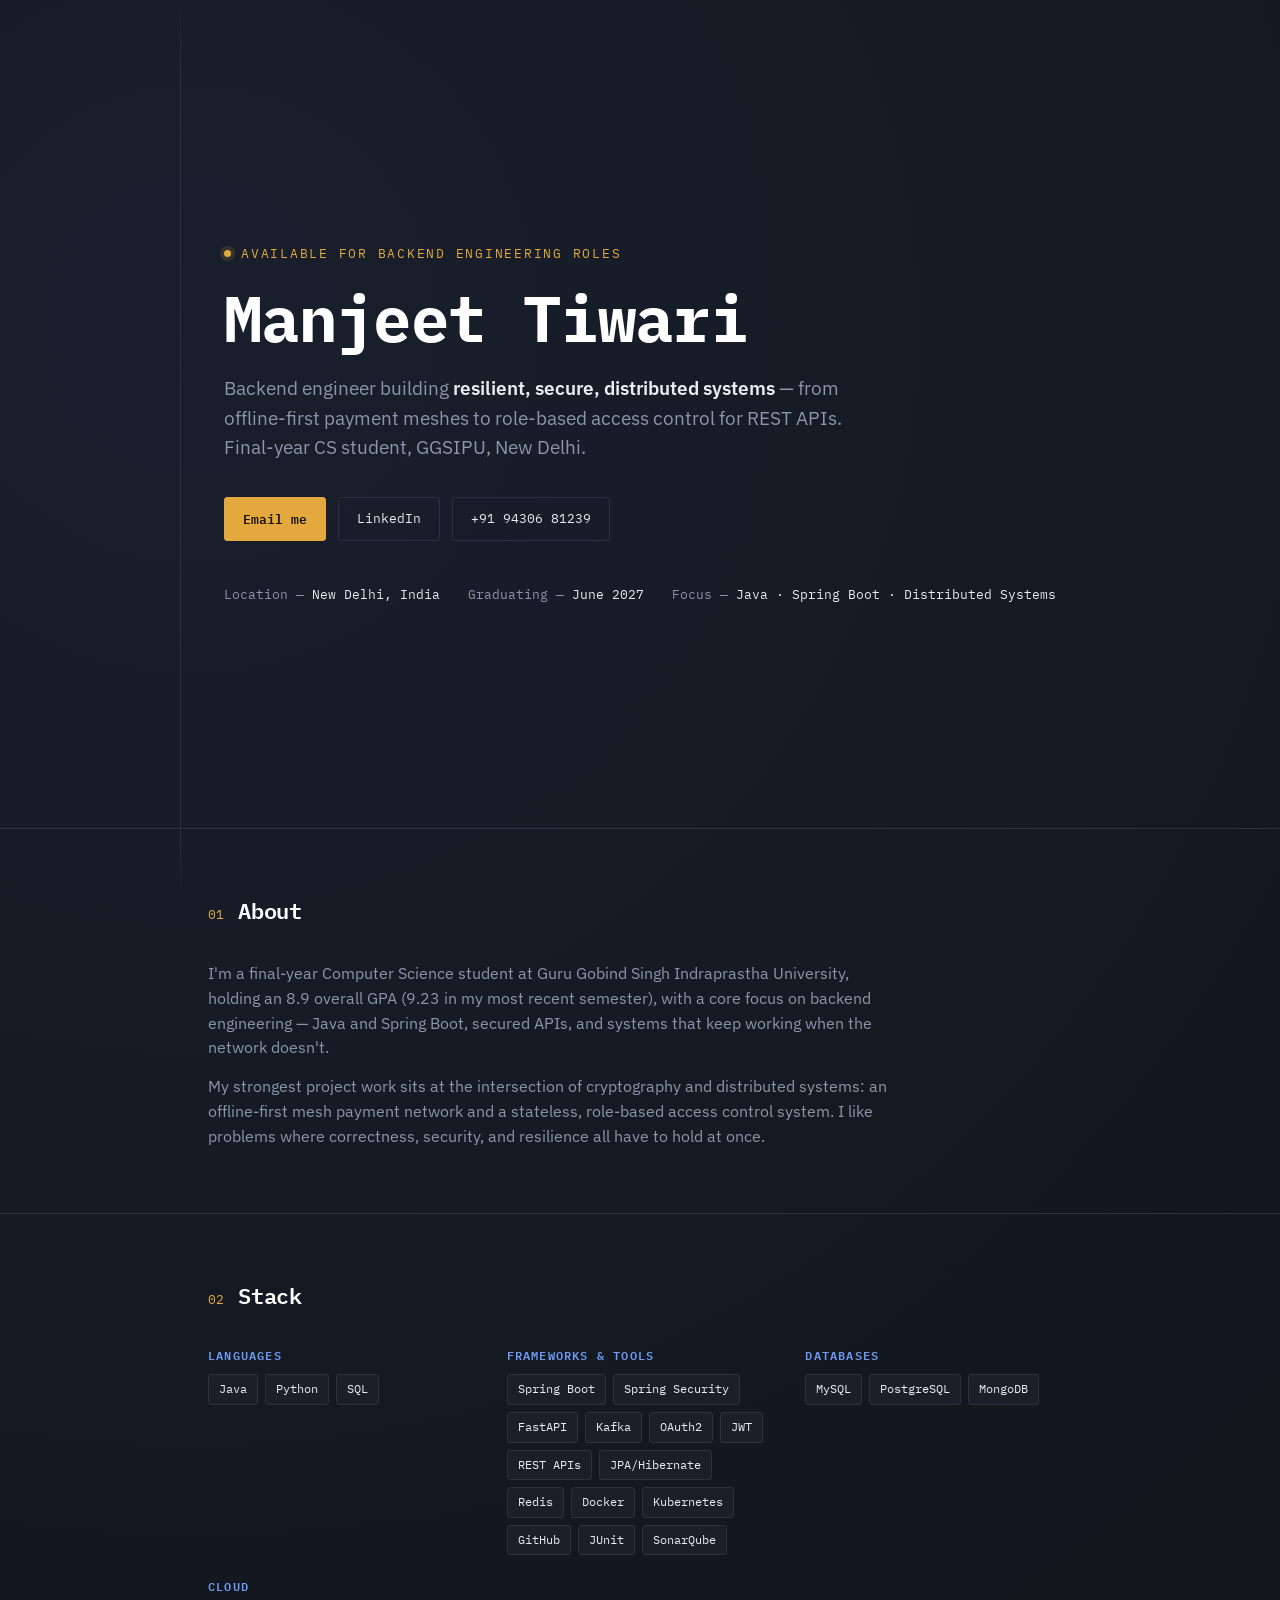
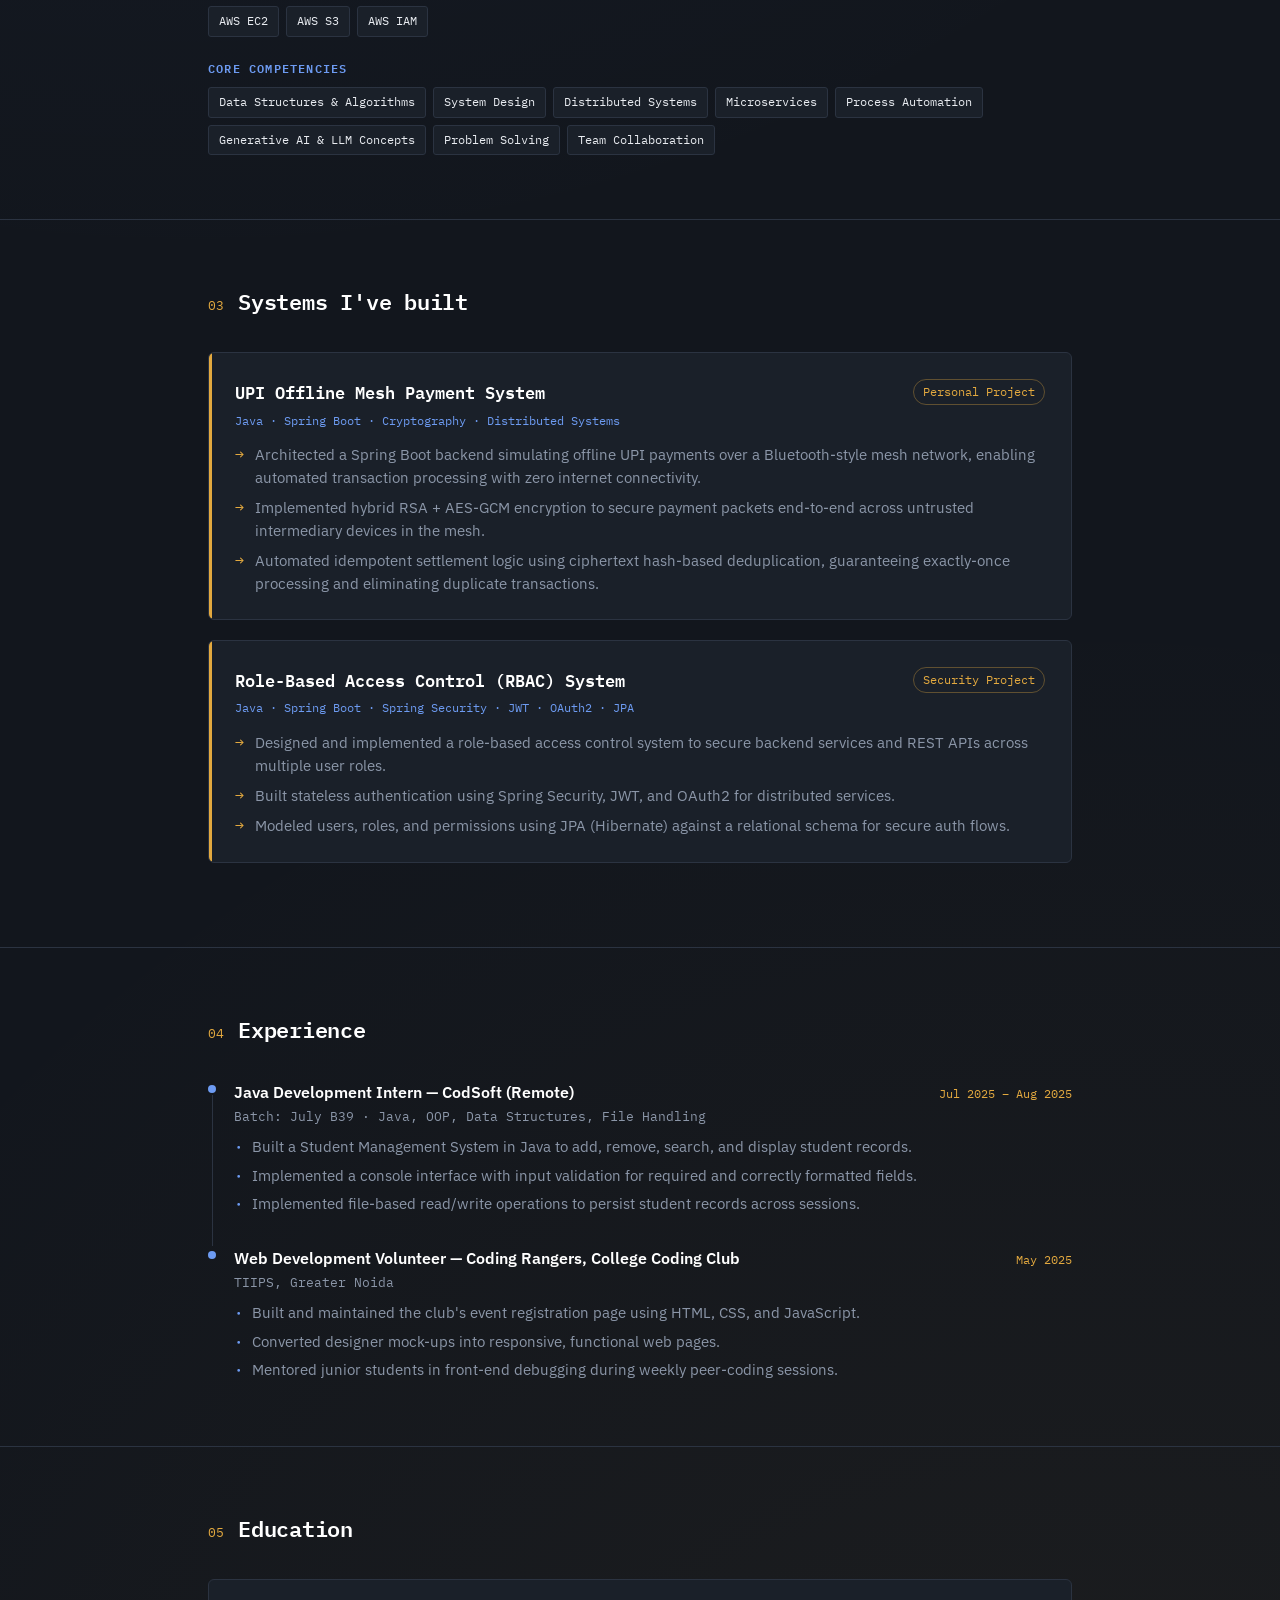
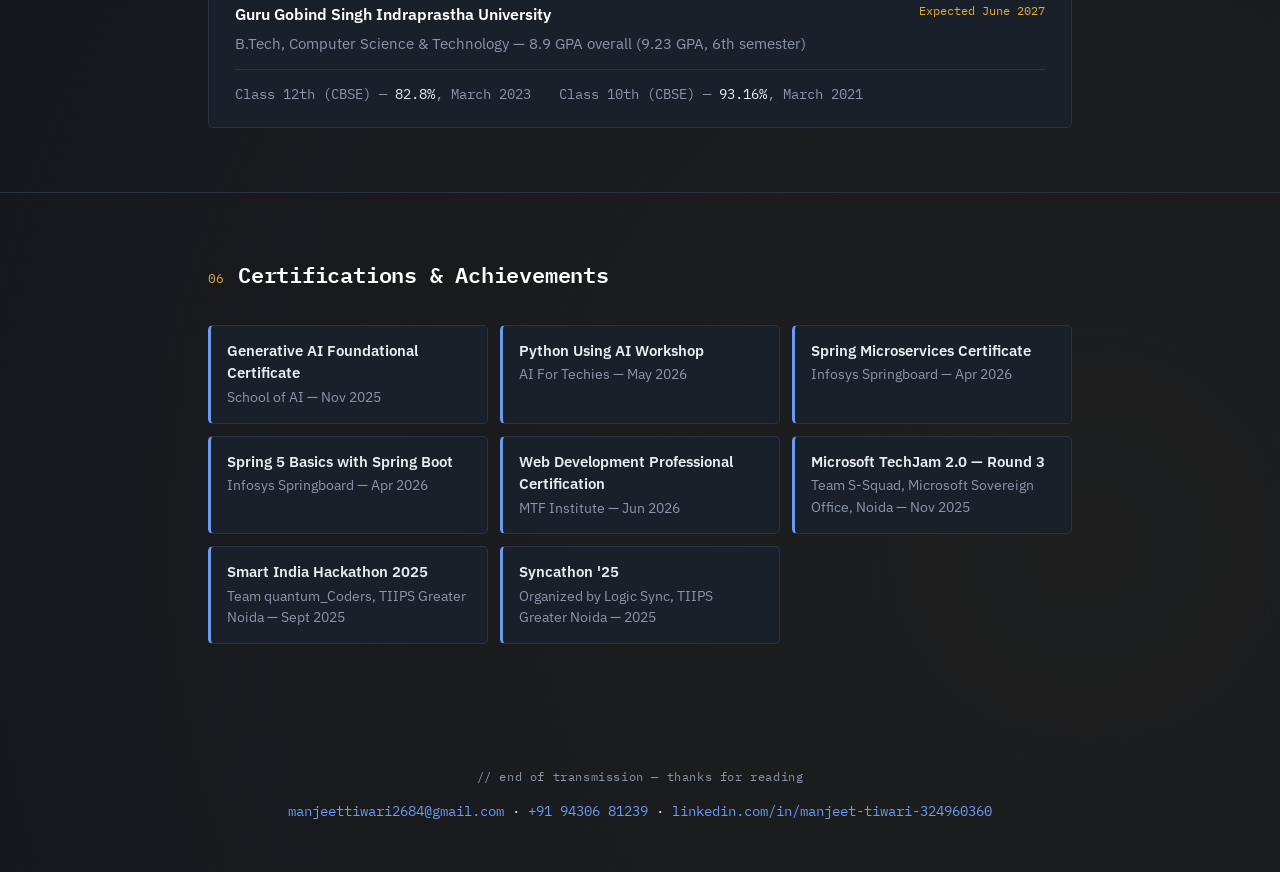
==== index.html @ e0ba1b87 "Create index.html" ====
<!DOCTYPE html>
<html lang="en">
<head>
<meta charset="UTF-8">
<meta name="viewport" content="width=device-width, initial-scale=1.0">
<title>Manjeet Tiwari — Backend Engineer</title>
<link rel="preconnect" href="https://fonts.googleapis.com">
<link rel="preconnect" href="https://fonts.gstatic.com" crossorigin>
<link href="https://fonts.googleapis.com/css2?family=IBM+Plex+Mono:wght@400;500;600;700&family=IBM+Plex+Sans:wght@400;500;600;700&display=swap" rel="stylesheet">
<style>
  :root{
    --bg: #12161d;
    --surface: #1a2029;
    --surface-2: #212836;
    --line: #2b3341;
    --text: #e9ecf1;
    --muted: #8b96a8;
    --amber: #e3a93f;
    --blue: #6d9bf2;
    --mono: 'IBM Plex Mono', monospace;
    --sans: 'IBM Plex Sans', sans-serif;
  }
  *{box-sizing:border-box; margin:0; padding:0;}
  html{scroll-behavior:smooth;}
  body{
    background:var(--bg);
    color:var(--text);
    font-family:var(--sans);
    line-height:1.55;
    -webkit-font-smoothing:antialiased;
    background-image:
      radial-gradient(circle at 15% 8%, rgba(109,155,242,0.07), transparent 40%),
      radial-gradient(circle at 85% 92%, rgba(227,169,63,0.06), transparent 40%);
  }
  a{color:inherit;}
  .wrap{max-width:920px; margin:0 auto; padding:0 28px;}
  .skip{position:absolute; left:-999px; top:0; background:var(--amber); color:#12161d; padding:10px 16px; font-family:var(--mono); z-index:100;}
  .skip:focus{left:12px; top:12px;}
  .rail{
    position:fixed; top:0; bottom:0; left:calc(50% - 460px);
    width:1px; background:linear-gradient(to bottom, transparent, var(--line) 8%, var(--line) 92%, transparent);
    display:none;
  }
  @media(min-width:1040px){ .rail{display:block;} }
  header.hero{
    min-height:92vh;
    display:flex; flex-direction:column; justify-content:center;
    position:relative;
    padding:80px 0 60px;
  }
  .eyebrow{
    font-family:var(--mono); font-size:12.5px; letter-spacing:.14em; text-transform:uppercase;
    color:var(--amber); display:flex; align-items:center; gap:10px; margin-bottom:22px;
  }
  .eyebrow .dot{width:7px; height:7px; border-radius:50%; background:var(--amber); box-shadow:0 0 0 4px rgba(227,169,63,.15);}
  h1.name{
    font-family:var(--mono); font-weight:700; letter-spacing:-.01em;
    font-size:clamp(38px, 6.4vw, 64px); line-height:1.05; color:#fff;
  }
  .tagline{
    margin-top:22px; max-width:640px; font-size:clamp(16px,2vw,19px); color:var(--muted); font-weight:400;
  }
  .tagline b{color:var(--text); font-weight:600;}
  .hero-links{margin-top:34px; display:flex; flex-wrap:wrap; gap:12px;}
  .btn{
    font-family:var(--mono); font-size:13px; padding:11px 18px; border-radius:3px;
    border:1px solid var(--line); color:var(--text); text-decoration:none;
    display:inline-flex; align-items:center; gap:8px; transition:border-color .18s, transform .18s, background .18s;
  }
  .btn:hover{border-color:var(--amber); transform:translateY(-1px);}
  .btn.primary{background:var(--amber); color:#181206; border-color:var(--amber); font-weight:600;}
  .btn.primary:hover{background:#f0b652;}
  .btn:focus-visible, a:focus-visible{outline:2px solid var(--blue); outline-offset:3px;}
  .meta-row{margin-top:44px; display:flex; gap:28px; flex-wrap:wrap; font-family:var(--mono); font-size:12.5px; color:var(--muted);}
  .meta-row span{color:var(--text);}
  section{padding:64px 0; position:relative; border-top:1px solid var(--line);}
  .sec-head{display:flex; align-items:baseline; gap:14px; margin-bottom:34px;}
  .sec-num{font-family:var(--mono); color:var(--amber); font-size:13px;}
  .sec-title{font-family:var(--mono); font-size:22px; font-weight:600; color:#fff; letter-spacing:-.01em;}
  .node{
    position:absolute; left:-5px; top:66px; width:9px; height:9px; border-radius:50%;
    background:var(--bg); border:2px solid var(--amber);
  }
  @media(min-width:1040px){
    section{margin-left:0;}
    .node{left:calc(-1 * (50% - 460px) - 5px + 460px * 0 - 0px);}
  }
  .about-text{max-width:680px; color:var(--muted); font-size:16px;}
  .about-text p + p{margin-top:14px;}
  .stack-grid{display:grid; grid-template-columns:repeat(auto-fit,minmax(230px,1fr)); gap:22px 32px;}
  .stack-group h4{
    font-family:var(--mono); font-size:12px; text-transform:uppercase; letter-spacing:.1em;
    color:var(--blue); margin-bottom:10px; font-weight:600;
  }
  .chip-row{display:flex; flex-wrap:wrap; gap:7px;}
  .chip{
    font-family:var(--mono); font-size:12px; padding:5px 10px; border:1px solid var(--line);
    border-radius:3px; color:var(--text); background:var(--surface);
  }
  .proj{
    background:var(--surface); border:1px solid var(--line); border-radius:6px;
    padding:26px 26px 24px; margin-bottom:20px; position:relative; overflow:hidden;
  }
  .proj::before{
    content:""; position:absolute; left:0; top:0; bottom:0; width:3px; background:var(--amber);
  }
  .proj-top{display:flex; justify-content:space-between; align-items:flex-start; gap:16px; flex-wrap:wrap;}
  .proj-title{font-family:var(--mono); font-size:17px; font-weight:600; color:#fff;}
  .proj-tag{font-family:var(--mono); font-size:11.5px; color:var(--amber); border:1px solid rgba(227,169,63,.35); padding:3px 9px; border-radius:20px; white-space:nowrap;}
  .proj-stack{font-family:var(--mono); font-size:12px; color:var(--blue); margin-top:6px;}
  .proj ul{margin-top:14px; padding-left:0; list-style:none;}
  .proj li{position:relative; padding-left:20px; color:var(--muted); font-size:14.5px; margin-top:8px;}
  .proj li::before{content:"→"; position:absolute; left:0; color:var(--amber); font-family:var(--mono);}
  .tl-item{padding-left:26px; position:relative; margin-bottom:30px;}
  .tl-item:last-child{margin-bottom:0;}
  .tl-item::before{content:""; position:absolute; left:0; top:5px; width:8px; height:8px; border-radius:50%; background:var(--blue);}
  .tl-item::after{content:""; position:absolute; left:3.5px; top:15px; bottom:-30px; width:1px; background:var(--line);}
  .tl-item:last-child::after{display:none;}
  .tl-top{display:flex; justify-content:space-between; flex-wrap:wrap; gap:8px; align-items:baseline;}
  .tl-role{font-weight:600; color:#fff; font-size:15.5px;}
  .tl-date{font-family:var(--mono); font-size:12px; color:var(--amber);}
  .tl-sub{font-family:var(--mono); font-size:12.5px; color:var(--muted); margin-top:3px;}
  .tl-item ul{margin-top:10px; padding-left:0; list-style:none;}
  .tl-item li{position:relative; padding-left:18px; color:var(--muted); font-size:14.5px; margin-top:6px;}
  .tl-item li::before{content:"·"; position:absolute; left:2px; color:var(--blue); font-weight:700;}
  .cert-grid{display:grid; grid-template-columns:repeat(auto-fit,minmax(280px,1fr)); gap:12px;}
  .cert{
    font-size:14px; color:var(--muted); padding:14px 16px; background:var(--surface);
    border:1px solid var(--line); border-radius:5px; border-left:3px solid var(--blue);
  }
  .cert b{color:var(--text); font-weight:600; display:block; margin-bottom:2px; font-size:14.5px;}
  .edu-card{background:var(--surface); border:1px solid var(--line); border-radius:6px; padding:22px 26px;}
  .edu-top{display:flex; justify-content:space-between; flex-wrap:wrap; gap:8px;}
  .edu-name{font-weight:600; color:#fff; font-size:16px;}
  .edu-date{font-family:var(--mono); font-size:12px; color:var(--amber);}
  .edu-sub{color:var(--muted); font-size:14.5px; margin-top:6px;}
  .edu-rows{margin-top:14px; padding-top:14px; border-top:1px solid var(--line); font-size:13.5px; color:var(--muted); display:flex; gap:28px; flex-wrap:wrap; font-family:var(--mono);}
  .edu-rows span{color:var(--text);}
  footer{padding:60px 0 50px; text-align:center;}
  footer .sig{font-family:var(--mono); font-size:12px; color:var(--muted); letter-spacing:.05em;}
  footer .contact-line{margin-top:14px; font-family:var(--mono); font-size:14px; color:var(--text);}
  footer .contact-line a{color:var(--blue); text-decoration:none;}
  footer .contact-line a:hover{text-decoration:underline;}
  ::selection{background:var(--amber); color:#181206;}
  @media (prefers-reduced-motion: reduce){
    html{scroll-behavior:auto;}
    *{transition:none !important;}
  }
  .reveal{opacity:0; transform:translateY(14px); transition:opacity .5s ease, transform .5s ease;}
  .reveal.in{opacity:1; transform:none;}
</style>
</head>
<body>
<a href="#main" class="skip">Skip to content</a>
<div class="rail" aria-hidden="true"></div>

<header class="hero">
  <div class="wrap">
    <div class="eyebrow"><span class="dot"></span>Available for backend engineering roles</div>
    <h1 class="name">Manjeet&nbsp;Tiwari</h1>
    <p class="tagline">Backend engineer building <b>resilient, secure, distributed systems</b> — from offline-first payment meshes to role-based access control for REST APIs. Final-year CS student, GGSIPU, New Delhi.</p>
    <div class="hero-links">
      <a class="btn primary" href="mailto:manjeettiwari2684@gmail.com">Email me</a>
      <a class="btn" href="https://linkedin.com/in/manjeet-tiwari-324960360" target="_blank" rel="noopener">LinkedIn</a>
      <a class="btn" href="tel:+919430681239">+91&nbsp;94306&nbsp;81239</a>
    </div>
    <div class="meta-row">
      <div>Location — <span>New Delhi, India</span></div>
      <div>Graduating — <span>June 2027</span></div>
      <div>Focus — <span>Java · Spring Boot · Distributed Systems</span></div>
    </div>
  </div>
</header>

<main id="main">

  <section id="about" class="reveal">
    <div class="wrap">
      <div class="node"></div>
      <div class="sec-head"><span class="sec-num">01</span><span class="sec-title">About</span></div>
      <div class="about-text">
        <p>I'm a final-year Computer Science student at Guru Gobind Singh Indraprastha University, holding an 8.9 overall GPA (9.23 in my most recent semester), with a core focus on backend engineering — Java and Spring Boot, secured APIs, and systems that keep working when the network doesn't.</p>
        <p>My strongest project work sits at the intersection of cryptography and distributed systems: an offline-first mesh payment network and a stateless, role-based access control system. I like problems where correctness, security, and resilience all have to hold at once.</p>
      </div>
    </div>
  </section>

  <section id="stack" class="reveal">
    <div class="wrap">
      <div class="node"></div>
      <div class="sec-head"><span class="sec-num">02</span><span class="sec-title">Stack</span></div>
      <div class="stack-grid">
        <div class="stack-group">
          <h4>Languages</h4>
          <div class="chip-row">
            <span class="chip">Java</span><span class="chip">Python</span><span class="chip">SQL</span>
          </div>
        </div>
        <div class="stack-group">
          <h4>Frameworks &amp; Tools</h4>
          <div class="chip-row">
            <span class="chip">Spring Boot</span><span class="chip">Spring Security</span><span class="chip">FastAPI</span>
            <span class="chip">Kafka</span><span class="chip">OAuth2</span><span class="chip">JWT</span>
            <span class="chip">REST APIs</span><span class="chip">JPA/Hibernate</span><span class="chip">Redis</span>
            <span class="chip">Docker</span><span class="chip">Kubernetes</span><span class="chip">GitHub</span>
            <span class="chip">JUnit</span><span class="chip">SonarQube</span>
          </div>
        </div>
        <div class="stack-group">
          <h4>Databases</h4>
          <div class="chip-row">
            <span class="chip">MySQL</span><span class="chip">PostgreSQL</span><span class="chip">MongoDB</span>
          </div>
        </div>
        <div class="stack-group">
          <h4>Cloud</h4>
          <div class="chip-row">
            <span class="chip">AWS EC2</span><span class="chip">AWS S3</span><span class="chip">AWS IAM</span>
          </div>
        </div>
        <div class="stack-group" style="grid-column:1/-1">
          <h4>Core Competencies</h4>
          <div class="chip-row">
            <span class="chip">Data Structures & Algorithms</span><span class="chip">System Design</span>
            <span class="chip">Distributed Systems</span><span class="chip">Microservices</span>
            <span class="chip">Process Automation</span><span class="chip">Generative AI & LLM Concepts</span>
            <span class="chip">Problem Solving</span><span class="chip">Team Collaboration</span>
          </div>
        </div>
      </div>
    </div>
  </section>

  <section id="projects" class="reveal">
    <div class="wrap">
      <div class="node"></div>
      <div class="sec-head"><span class="sec-num">03</span><span class="sec-title">Systems I've built</span></div>

      <div class="proj">
        <div class="proj-top">
          <div class="proj-title">UPI Offline Mesh Payment System</div>
          <div class="proj-tag">Personal Project</div>
        </div>
        <div class="proj-stack">Java · Spring Boot · Cryptography · Distributed Systems</div>
        <ul>
          <li>Architected a Spring Boot backend simulating offline UPI payments over a Bluetooth-style mesh network, enabling automated transaction processing with zero internet connectivity.</li>
          <li>Implemented hybrid RSA + AES-GCM encryption to secure payment packets end-to-end across untrusted intermediary devices in the mesh.</li>
          <li>Automated idempotent settlement logic using ciphertext hash-based deduplication, guaranteeing exactly-once processing and eliminating duplicate transactions.</li>
        </ul>
      </div>

      <div class="proj">
        <div class="proj-top">
          <div class="proj-title">Role-Based Access Control (RBAC) System</div>
          <div class="proj-tag">Security Project</div>
        </div>
        <div class="proj-stack">Java · Spring Boot · Spring Security · JWT · OAuth2 · JPA</div>
        <ul>
          <li>Designed and implemented a role-based access control system to secure backend services and REST APIs across multiple user roles.</li>
          <li>Built stateless authentication using Spring Security, JWT, and OAuth2 for distributed services.</li>
          <li>Modeled users, roles, and permissions using JPA (Hibernate) against a relational schema for secure auth flows.</li>
        </ul>
      </div>
    </div>
  </section>

  <section id="experience" class="reveal">
    <div class="wrap">
      <div class="node"></div>
      <div class="sec-head"><span class="sec-num">04</span><span class="sec-title">Experience</span></div>

      <div class="tl-item">
        <div class="tl-top">
          <span class="tl-role">Java Development Intern — CodSoft (Remote)</span>
          <span class="tl-date">Jul 2025 – Aug 2025</span>
        </div>
        <div class="tl-sub">Batch: July B39 · Java, OOP, Data Structures, File Handling</div>
        <ul>
          <li>Built a Student Management System in Java to add, remove, search, and display student records.</li>
          <li>Implemented a console interface with input validation for required and correctly formatted fields.</li>
          <li>Implemented file-based read/write operations to persist student records across sessions.</li>
        </ul>
      </div>

      <div class="tl-item">
        <div class="tl-top">
          <span class="tl-role">Web Development Volunteer — Coding Rangers, College Coding Club</span>
          <span class="tl-date">May 2025</span>
        </div>
        <div class="tl-sub">TIIPS, Greater Noida</div>
        <ul>
          <li>Built and maintained the club's event registration page using HTML, CSS, and JavaScript.</li>
          <li>Converted designer mock-ups into responsive, functional web pages.</li>
          <li>Mentored junior students in front-end debugging during weekly peer-coding sessions.</li>
        </ul>
      </div>
    </div>
  </section>

  <section id="education" class="reveal">
    <div class="wrap">
      <div class="node"></div>
      <div class="sec-head"><span class="sec-num">05</span><span class="sec-title">Education</span></div>
      <div class="edu-card">
        <div class="edu-top">
          <span class="edu-name">Guru Gobind Singh Indraprastha University</span>
          <span class="edu-date">Expected June 2027</span>
        </div>
        <div class="edu-sub">B.Tech, Computer Science &amp; Technology — 8.9 GPA overall (9.23 GPA, 6th semester)</div>
        <div class="edu-rows">
          <div>Class 12th (CBSE) — <span>82.8%</span>, March 2023</div>
          <div>Class 10th (CBSE) — <span>93.16%</span>, March 2021</div>
        </div>
      </div>
    </div>
  </section>

  <section id="certifications" class="reveal">
    <div class="wrap">
      <div class="node"></div>
      <div class="sec-head"><span class="sec-num">06</span><span class="sec-title">Certifications &amp; Achievements</span></div>
      <div class="cert-grid">
        <div class="cert"><b>Generative AI Foundational Certificate</b>School of AI — Nov 2025</div>
        <div class="cert"><b>Python Using AI Workshop</b>AI For Techies — May 2026</div>
        <div class="cert"><b>Spring Microservices Certificate</b>Infosys Springboard — Apr 2026</div>
        <div class="cert"><b>Spring 5 Basics with Spring Boot</b>Infosys Springboard — Apr 2026</div>
        <div class="cert"><b>Web Development Professional Certification</b>MTF Institute — Jun 2026</div>
        <div class="cert"><b>Microsoft TechJam 2.0 — Round 3</b>Team S-Squad, Microsoft Sovereign Office, Noida — Nov 2025</div>
        <div class="cert"><b>Smart India Hackathon 2025</b>Team quantum_Coders, TIIPS Greater Noida — Sept 2025</div>
        <div class="cert"><b>Syncathon '25</b>Organized by Logic Sync, TIIPS Greater Noida — 2025</div>
      </div>
    </div>
  </section>

</main>

<footer>
  <div class="wrap">
    <div class="sig">// end of transmission — thanks for reading</div>
    <div class="contact-line">
      <a href="mailto:manjeettiwari2684@gmail.com">manjeettiwari2684@gmail.com</a> ·
      <a href="tel:+919430681239">+91&nbsp;94306&nbsp;81239</a> ·
      <a href="https://linkedin.com/in/manjeet-tiwari-324960360" target="_blank" rel="noopener">linkedin.com/in/manjeet-tiwari-324960360</a>
    </div>
  </div>
</footer>

<script>
  const items = document.querySelectorAll('.reveal');
  if('IntersectionObserver' in window){
    const io = new IntersectionObserver((entries)=>{
      entries.forEach(e=>{ if(e.isIntersecting){ e.target.classList.add('in'); io.unobserve(e.target); } });
    }, {threshold:0.12});
    items.forEach(i=>io.observe(i));
  } else {
    items.forEach(i=>i.classList.add('in'));
  }
</script>
</body>
</html>
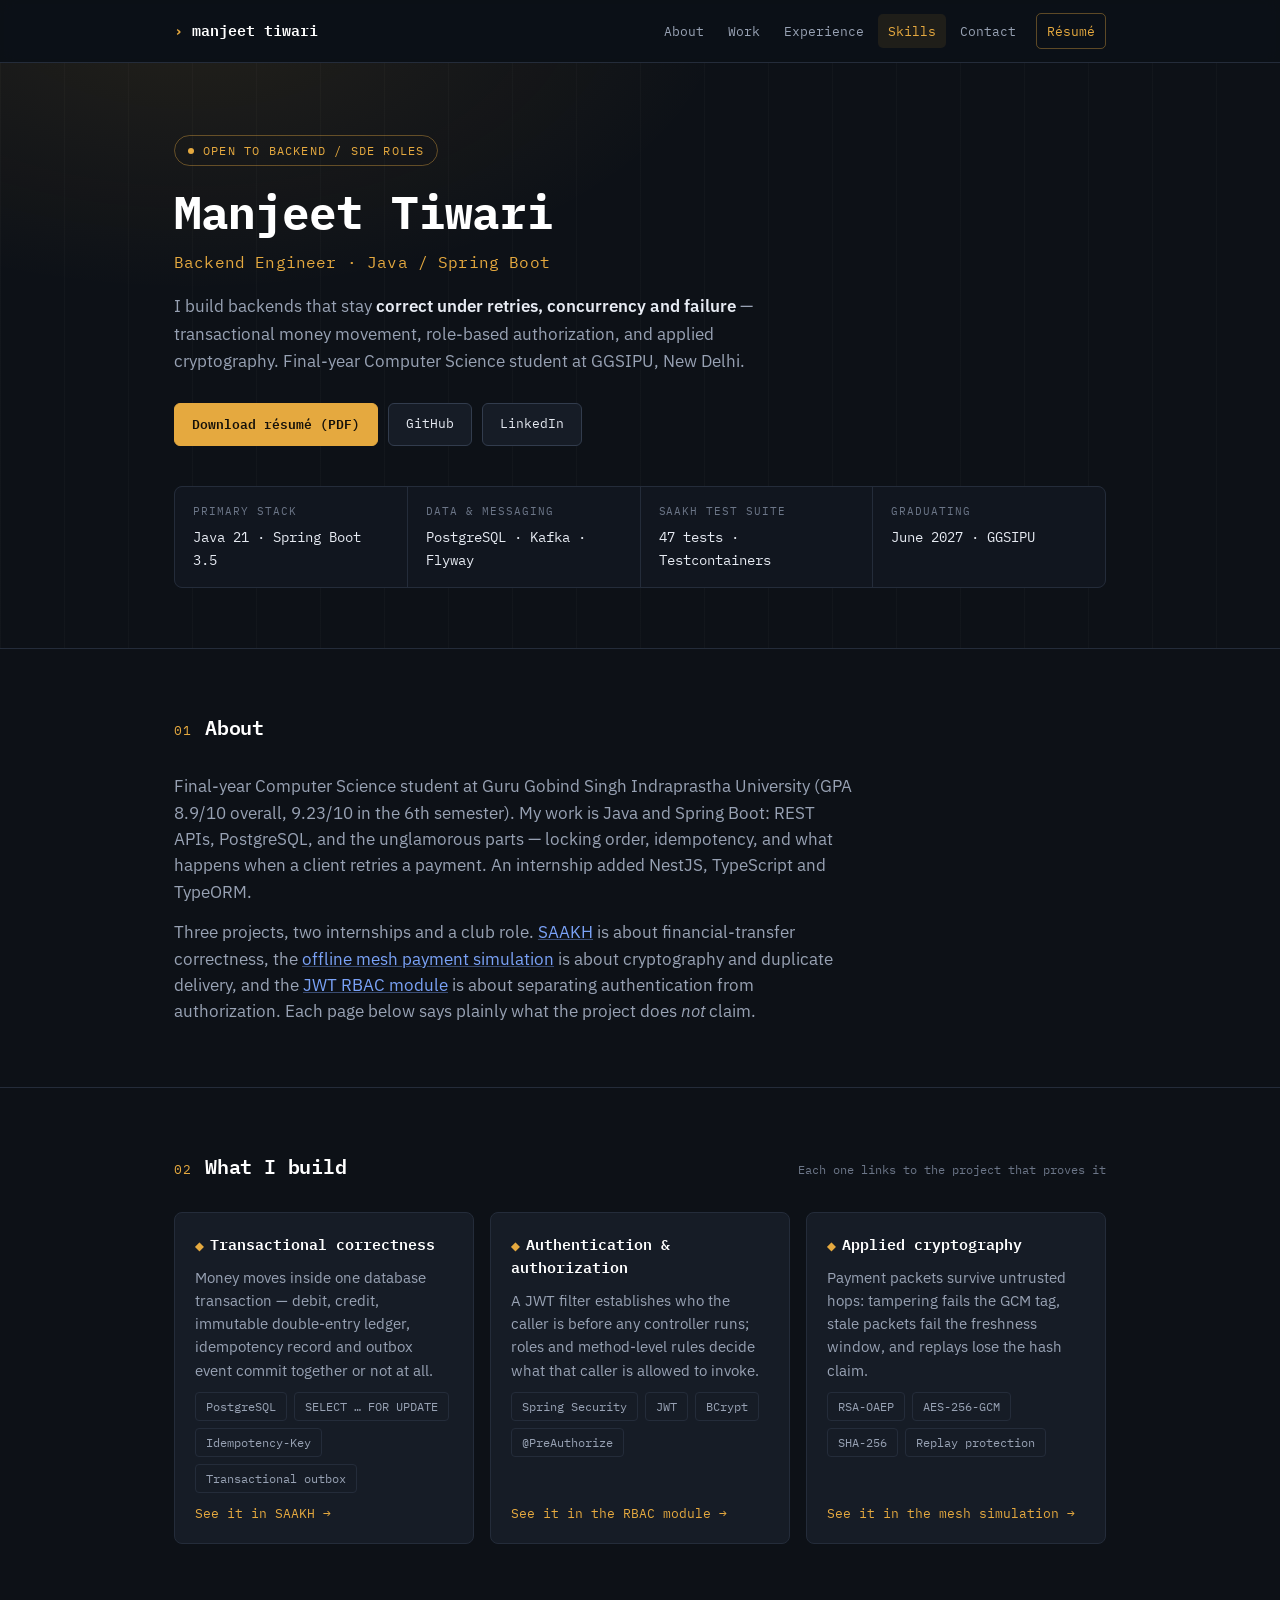
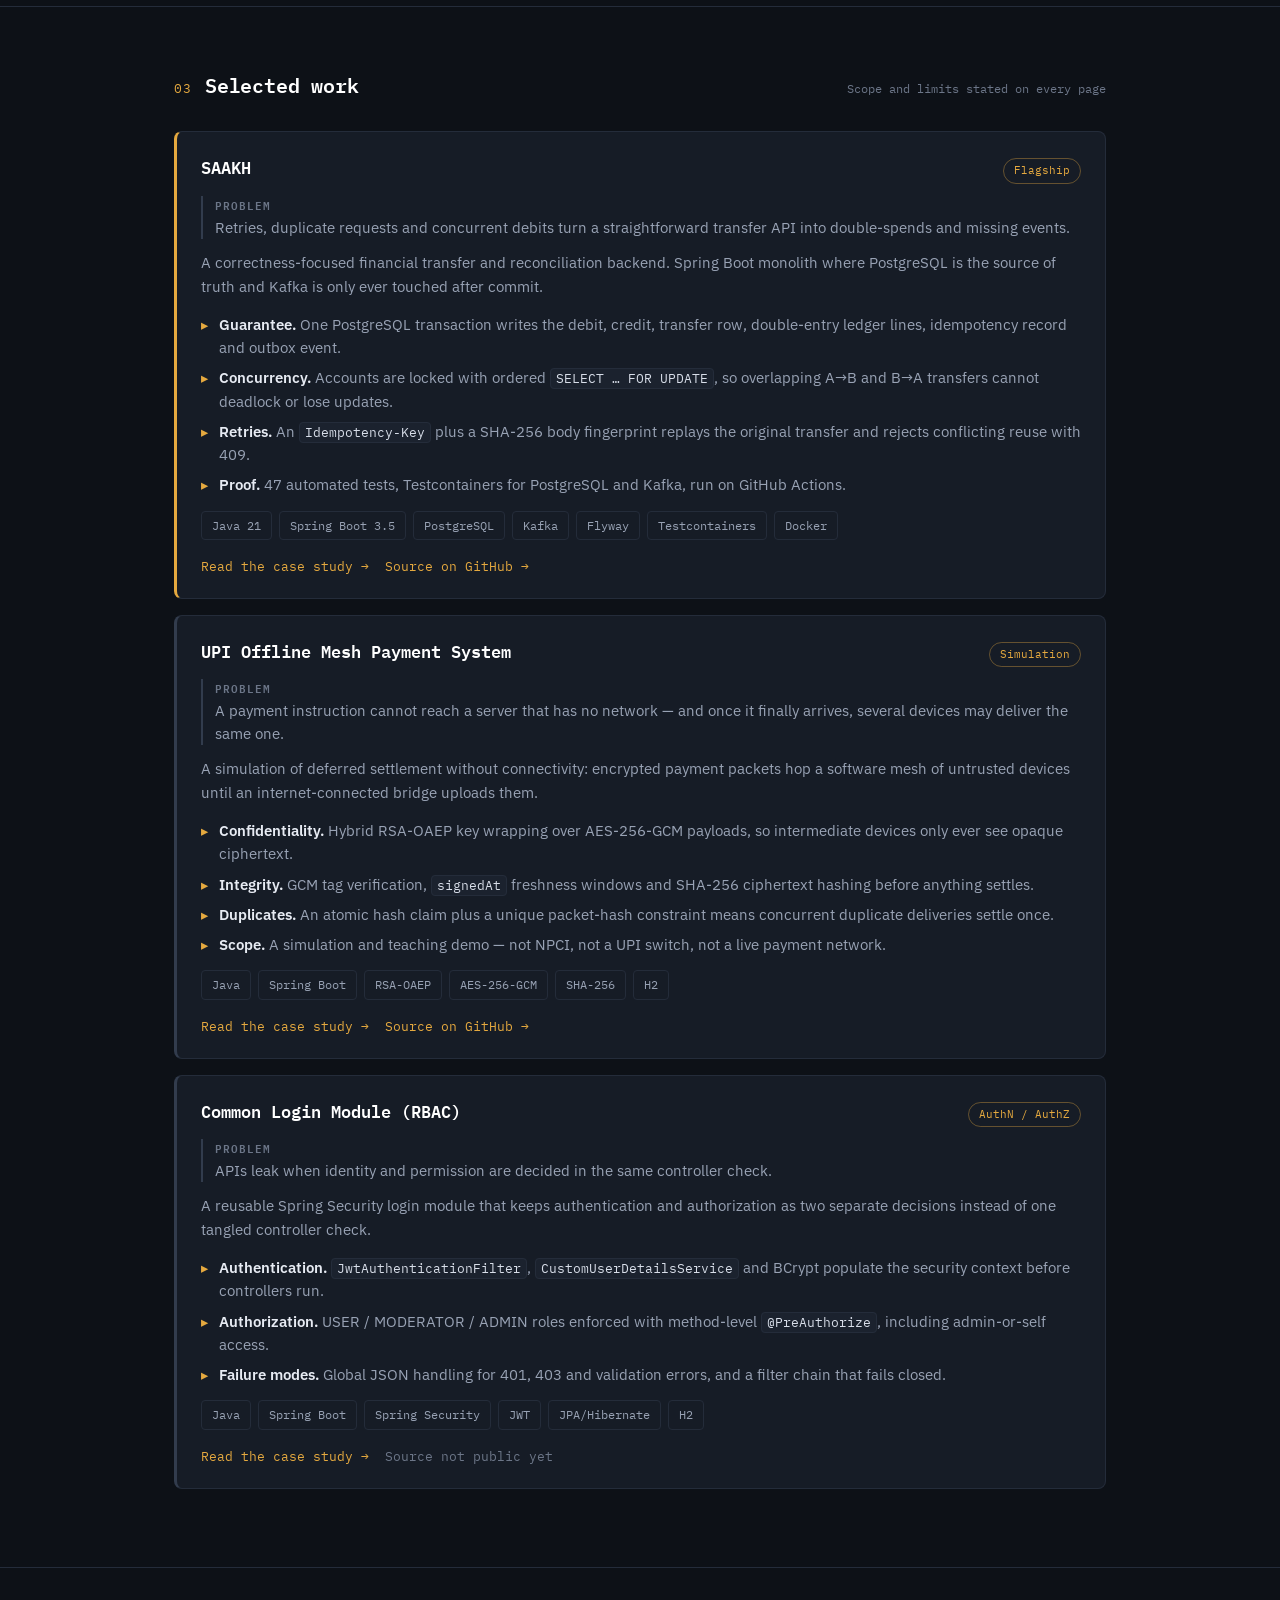
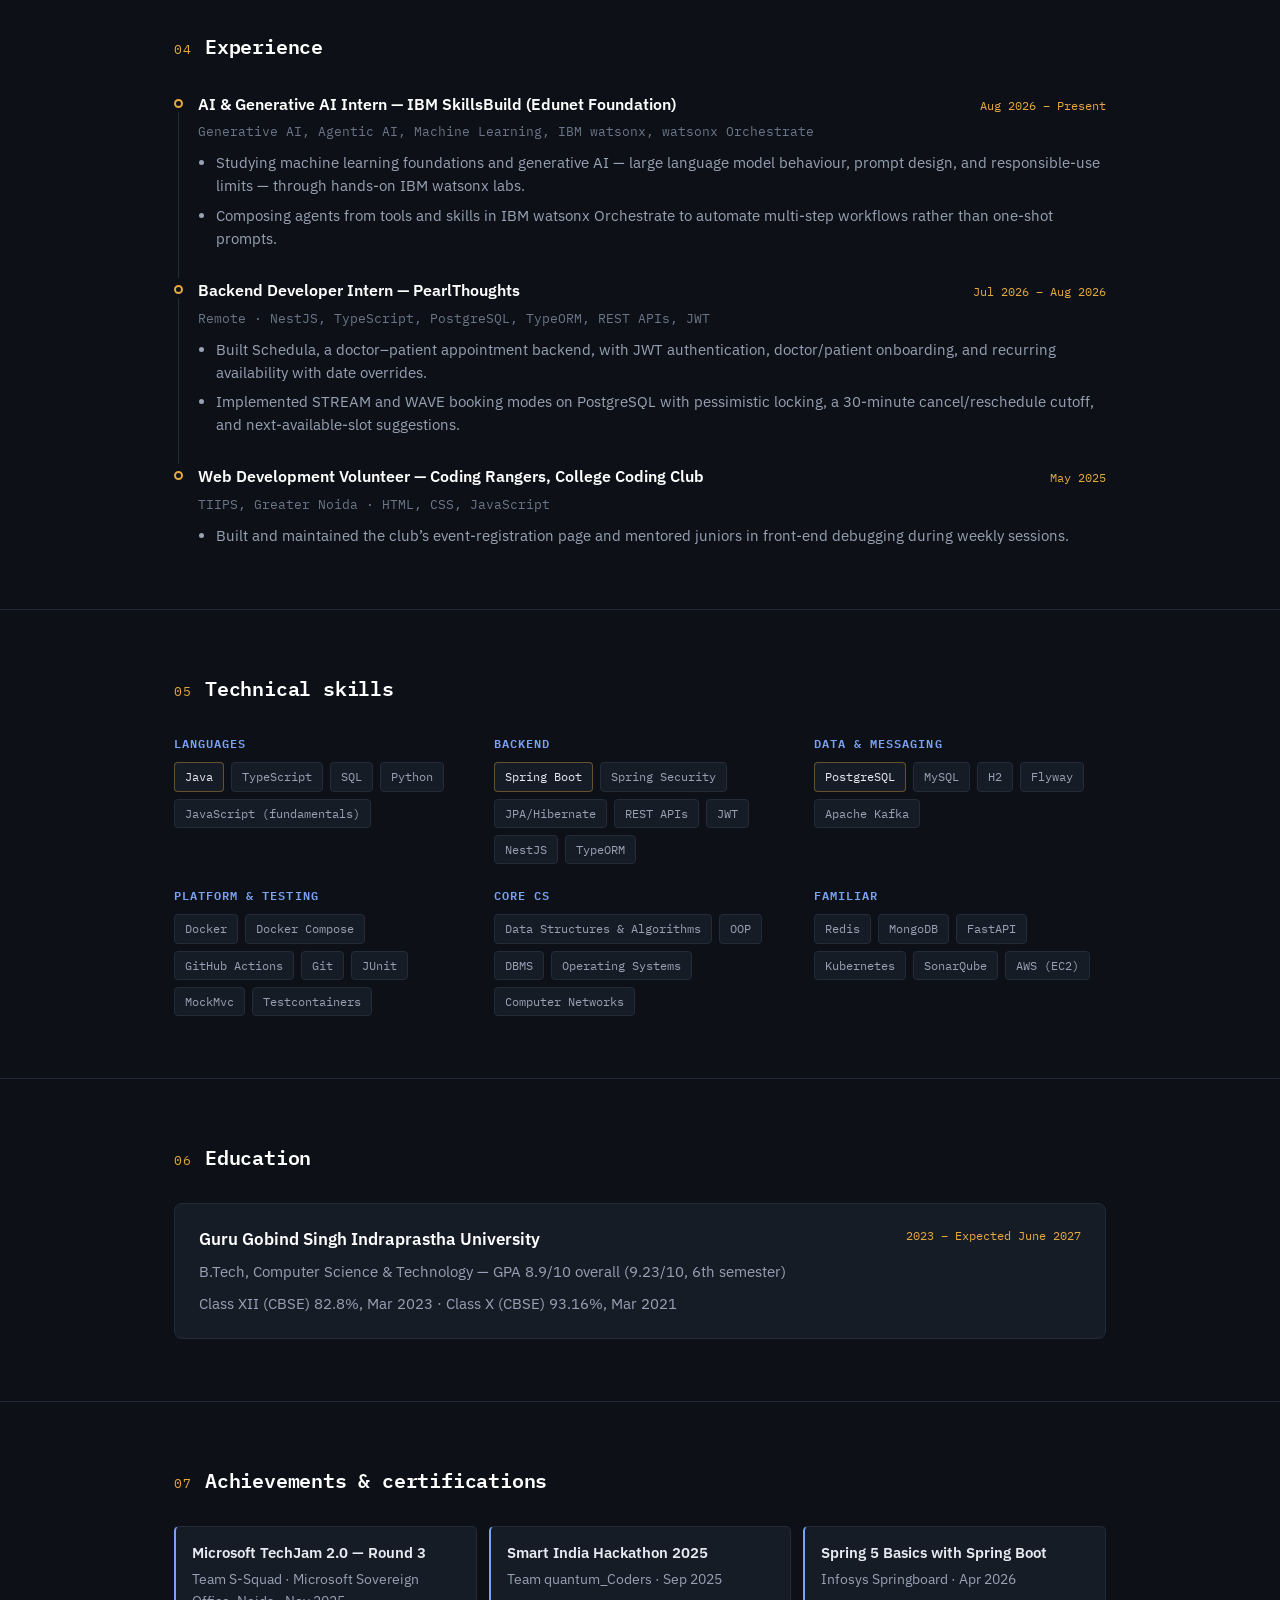
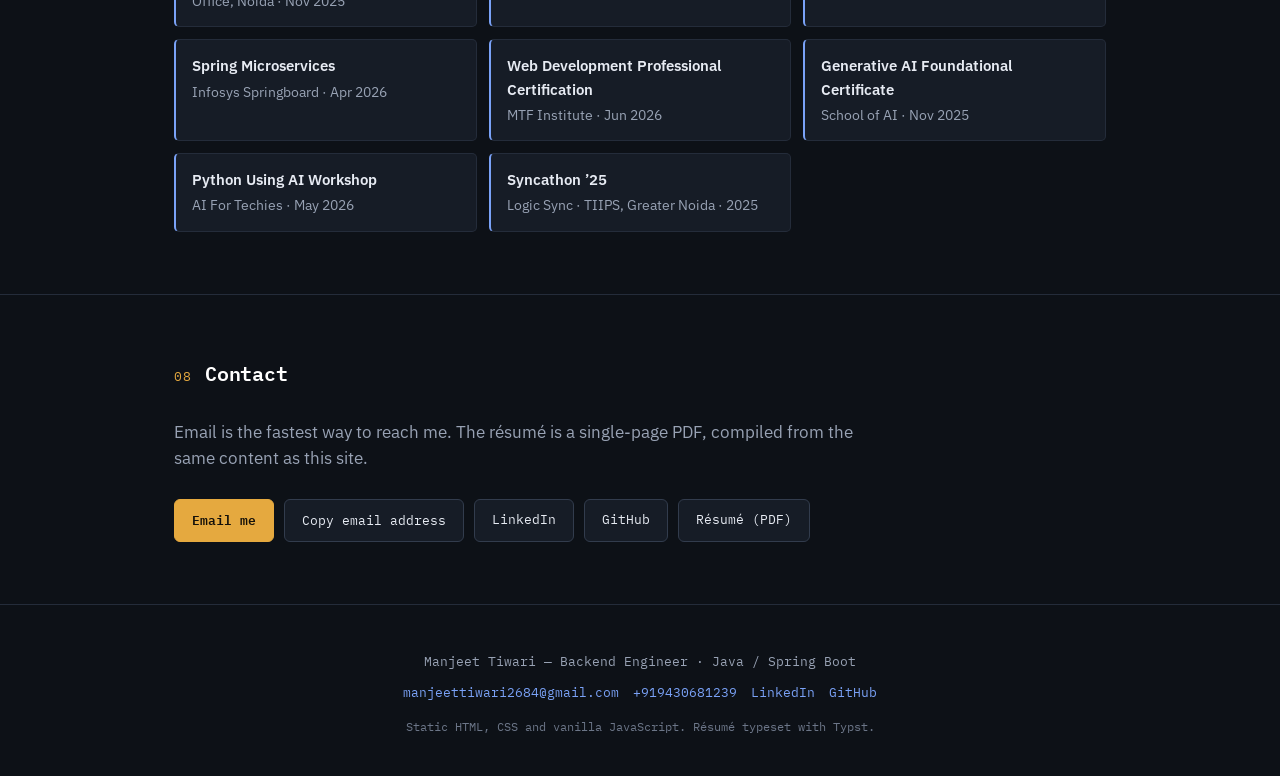
==== commit 80dc6327: "feat: publish portfolio website" ====
--- a/index.html
+++ b/index.html
@@ -1,360 +1,367 @@
 <!DOCTYPE html>
 <html lang="en">
 <head>
-<meta charset="UTF-8">
-<meta name="viewport" content="width=device-width, initial-scale=1.0">
-<title>Manjeet Tiwari — Backend Engineer</title>
-<link rel="preconnect" href="https://fonts.googleapis.com">
-<link rel="preconnect" href="https://fonts.gstatic.com" crossorigin>
-<link href="https://fonts.googleapis.com/css2?family=IBM+Plex+Mono:wght@400;500;600;700&family=IBM+Plex+Sans:wght@400;500;600;700&display=swap" rel="stylesheet">
-<style>
-  :root{
-    --bg: #12161d;
-    --surface: #1a2029;
-    --surface-2: #212836;
-    --line: #2b3341;
-    --text: #e9ecf1;
-    --muted: #8b96a8;
-    --amber: #e3a93f;
-    --blue: #6d9bf2;
-    --mono: 'IBM Plex Mono', monospace;
-    --sans: 'IBM Plex Sans', sans-serif;
+  <meta charset="utf-8">
+  <meta name="viewport" content="width=device-width, initial-scale=1">
+  <title>Manjeet Tiwari — Backend Engineer · Java / Spring Boot</title>
+  <meta name="description" content="Manjeet Tiwari — backend engineer (Java, Spring Boot). Transactional money movement, JWT role-based access control, and applied cryptography. B.Tech CS, GGSIPU, New Delhi.">
+  <meta name="author" content="Manjeet Tiwari">
+  <link rel="canonical" href="https://manjeet2684.github.io/">
+  <meta name="theme-color" content="#0d1117">
+  <meta property="og:type" content="website">
+  <meta property="og:title" content="Manjeet Tiwari — Backend Engineer">
+  <meta property="og:description" content="Backends that stay correct under retries and concurrency: transactional money movement, JWT authorization, applied cryptography.">
+  <meta property="og:url" content="https://manjeet2684.github.io/">
+  <meta name="twitter:card" content="summary">
+  <meta name="twitter:title" content="Manjeet Tiwari — Backend Engineer">
+  <meta name="twitter:description" content="Java / Spring Boot backend engineer. SAAKH, offline mesh payment simulation, JWT RBAC.">
+  <link rel="icon" href="data:image/svg+xml,%3Csvg xmlns='http://www.w3.org/2000/svg' viewBox='0 0 32 32'%3E%3Crect width='32' height='32' rx='6' fill='%230d1117'/%3E%3Ctext x='16' y='22' font-family='monospace' font-size='16' font-weight='700' fill='%23e5a93f' text-anchor='middle'%3EM%3C/text%3E%3C/svg%3E">
+  <link rel="preconnect" href="https://fonts.googleapis.com">
+  <link rel="preconnect" href="https://fonts.gstatic.com" crossorigin>
+  <link href="https://fonts.googleapis.com/css2?family=IBM+Plex+Mono:wght@400;600;700&family=IBM+Plex+Sans:wght@400;500;600&display=swap" rel="stylesheet">
+  <link rel="stylesheet" href="css/styles.css">
+  <script type="application/ld+json">
+  {
+    "@context": "https://schema.org",
+    "@type": "Person",
+    "name": "Manjeet Tiwari",
+    "jobTitle": "Backend Engineer",
+    "email": "mailto:manjeettiwari2684@gmail.com",
+    "url": "https://manjeet2684.github.io",
+    "address": { "@type": "PostalAddress", "addressLocality": "New Delhi", "addressCountry": "IN" },
+    "alumniOf": { "@type": "CollegeOrUniversity", "name": "Guru Gobind Singh Indraprastha University" },
+    "knowsAbout": ["Java", "Spring Boot", "PostgreSQL", "Apache Kafka", "Spring Security", "REST APIs"],
+    "sameAs": [
+      "https://github.com/Manjeet2684",
+      "https://www.linkedin.com/in/manjeet-tiwari-324960360"
+    ]
   }
-  *{box-sizing:border-box; margin:0; padding:0;}
-  html{scroll-behavior:smooth;}
-  body{
-    background:var(--bg);
-    color:var(--text);
-    font-family:var(--sans);
-    line-height:1.55;
-    -webkit-font-smoothing:antialiased;
-    background-image:
-      radial-gradient(circle at 15% 8%, rgba(109,155,242,0.07), transparent 40%),
-      radial-gradient(circle at 85% 92%, rgba(227,169,63,0.06), transparent 40%);
-  }
-  a{color:inherit;}
-  .wrap{max-width:920px; margin:0 auto; padding:0 28px;}
-  .skip{position:absolute; left:-999px; top:0; background:var(--amber); color:#12161d; padding:10px 16px; font-family:var(--mono); z-index:100;}
-  .skip:focus{left:12px; top:12px;}
-  .rail{
-    position:fixed; top:0; bottom:0; left:calc(50% - 460px);
-    width:1px; background:linear-gradient(to bottom, transparent, var(--line) 8%, var(--line) 92%, transparent);
-    display:none;
-  }
-  @media(min-width:1040px){ .rail{display:block;} }
-  header.hero{
-    min-height:92vh;
-    display:flex; flex-direction:column; justify-content:center;
-    position:relative;
-    padding:80px 0 60px;
-  }
-  .eyebrow{
-    font-family:var(--mono); font-size:12.5px; letter-spacing:.14em; text-transform:uppercase;
-    color:var(--amber); display:flex; align-items:center; gap:10px; margin-bottom:22px;
-  }
-  .eyebrow .dot{width:7px; height:7px; border-radius:50%; background:var(--amber); box-shadow:0 0 0 4px rgba(227,169,63,.15);}
-  h1.name{
-    font-family:var(--mono); font-weight:700; letter-spacing:-.01em;
-    font-size:clamp(38px, 6.4vw, 64px); line-height:1.05; color:#fff;
-  }
-  .tagline{
-    margin-top:22px; max-width:640px; font-size:clamp(16px,2vw,19px); color:var(--muted); font-weight:400;
-  }
-  .tagline b{color:var(--text); font-weight:600;}
-  .hero-links{margin-top:34px; display:flex; flex-wrap:wrap; gap:12px;}
-  .btn{
-    font-family:var(--mono); font-size:13px; padding:11px 18px; border-radius:3px;
-    border:1px solid var(--line); color:var(--text); text-decoration:none;
-    display:inline-flex; align-items:center; gap:8px; transition:border-color .18s, transform .18s, background .18s;
-  }
-  .btn:hover{border-color:var(--amber); transform:translateY(-1px);}
-  .btn.primary{background:var(--amber); color:#181206; border-color:var(--amber); font-weight:600;}
-  .btn.primary:hover{background:#f0b652;}
-  .btn:focus-visible, a:focus-visible{outline:2px solid var(--blue); outline-offset:3px;}
-  .meta-row{margin-top:44px; display:flex; gap:28px; flex-wrap:wrap; font-family:var(--mono); font-size:12.5px; color:var(--muted);}
-  .meta-row span{color:var(--text);}
-  section{padding:64px 0; position:relative; border-top:1px solid var(--line);}
-  .sec-head{display:flex; align-items:baseline; gap:14px; margin-bottom:34px;}
-  .sec-num{font-family:var(--mono); color:var(--amber); font-size:13px;}
-  .sec-title{font-family:var(--mono); font-size:22px; font-weight:600; color:#fff; letter-spacing:-.01em;}
-  .node{
-    position:absolute; left:-5px; top:66px; width:9px; height:9px; border-radius:50%;
-    background:var(--bg); border:2px solid var(--amber);
-  }
-  @media(min-width:1040px){
-    section{margin-left:0;}
-    .node{left:calc(-1 * (50% - 460px) - 5px + 460px * 0 - 0px);}
-  }
-  .about-text{max-width:680px; color:var(--muted); font-size:16px;}
-  .about-text p + p{margin-top:14px;}
-  .stack-grid{display:grid; grid-template-columns:repeat(auto-fit,minmax(230px,1fr)); gap:22px 32px;}
-  .stack-group h4{
-    font-family:var(--mono); font-size:12px; text-transform:uppercase; letter-spacing:.1em;
-    color:var(--blue); margin-bottom:10px; font-weight:600;
-  }
-  .chip-row{display:flex; flex-wrap:wrap; gap:7px;}
-  .chip{
-    font-family:var(--mono); font-size:12px; padding:5px 10px; border:1px solid var(--line);
-    border-radius:3px; color:var(--text); background:var(--surface);
-  }
-  .proj{
-    background:var(--surface); border:1px solid var(--line); border-radius:6px;
-    padding:26px 26px 24px; margin-bottom:20px; position:relative; overflow:hidden;
-  }
-  .proj::before{
-    content:""; position:absolute; left:0; top:0; bottom:0; width:3px; background:var(--amber);
-  }
-  .proj-top{display:flex; justify-content:space-between; align-items:flex-start; gap:16px; flex-wrap:wrap;}
-  .proj-title{font-family:var(--mono); font-size:17px; font-weight:600; color:#fff;}
-  .proj-tag{font-family:var(--mono); font-size:11.5px; color:var(--amber); border:1px solid rgba(227,169,63,.35); padding:3px 9px; border-radius:20px; white-space:nowrap;}
-  .proj-stack{font-family:var(--mono); font-size:12px; color:var(--blue); margin-top:6px;}
-  .proj ul{margin-top:14px; padding-left:0; list-style:none;}
-  .proj li{position:relative; padding-left:20px; color:var(--muted); font-size:14.5px; margin-top:8px;}
-  .proj li::before{content:"→"; position:absolute; left:0; color:var(--amber); font-family:var(--mono);}
-  .tl-item{padding-left:26px; position:relative; margin-bottom:30px;}
-  .tl-item:last-child{margin-bottom:0;}
-  .tl-item::before{content:""; position:absolute; left:0; top:5px; width:8px; height:8px; border-radius:50%; background:var(--blue);}
-  .tl-item::after{content:""; position:absolute; left:3.5px; top:15px; bottom:-30px; width:1px; background:var(--line);}
-  .tl-item:last-child::after{display:none;}
-  .tl-top{display:flex; justify-content:space-between; flex-wrap:wrap; gap:8px; align-items:baseline;}
-  .tl-role{font-weight:600; color:#fff; font-size:15.5px;}
-  .tl-date{font-family:var(--mono); font-size:12px; color:var(--amber);}
-  .tl-sub{font-family:var(--mono); font-size:12.5px; color:var(--muted); margin-top:3px;}
-  .tl-item ul{margin-top:10px; padding-left:0; list-style:none;}
-  .tl-item li{position:relative; padding-left:18px; color:var(--muted); font-size:14.5px; margin-top:6px;}
-  .tl-item li::before{content:"·"; position:absolute; left:2px; color:var(--blue); font-weight:700;}
-  .cert-grid{display:grid; grid-template-columns:repeat(auto-fit,minmax(280px,1fr)); gap:12px;}
-  .cert{
-    font-size:14px; color:var(--muted); padding:14px 16px; background:var(--surface);
-    border:1px solid var(--line); border-radius:5px; border-left:3px solid var(--blue);
-  }
-  .cert b{color:var(--text); font-weight:600; display:block; margin-bottom:2px; font-size:14.5px;}
-  .edu-card{background:var(--surface); border:1px solid var(--line); border-radius:6px; padding:22px 26px;}
-  .edu-top{display:flex; justify-content:space-between; flex-wrap:wrap; gap:8px;}
-  .edu-name{font-weight:600; color:#fff; font-size:16px;}
-  .edu-date{font-family:var(--mono); font-size:12px; color:var(--amber);}
-  .edu-sub{color:var(--muted); font-size:14.5px; margin-top:6px;}
-  .edu-rows{margin-top:14px; padding-top:14px; border-top:1px solid var(--line); font-size:13.5px; color:var(--muted); display:flex; gap:28px; flex-wrap:wrap; font-family:var(--mono);}
-  .edu-rows span{color:var(--text);}
-  footer{padding:60px 0 50px; text-align:center;}
-  footer .sig{font-family:var(--mono); font-size:12px; color:var(--muted); letter-spacing:.05em;}
-  footer .contact-line{margin-top:14px; font-family:var(--mono); font-size:14px; color:var(--text);}
-  footer .contact-line a{color:var(--blue); text-decoration:none;}
-  footer .contact-line a:hover{text-decoration:underline;}
-  ::selection{background:var(--amber); color:#181206;}
-  @media (prefers-reduced-motion: reduce){
-    html{scroll-behavior:auto;}
-    *{transition:none !important;}
-  }
-  .reveal{opacity:0; transform:translateY(14px); transition:opacity .5s ease, transform .5s ease;}
-  .reveal.in{opacity:1; transform:none;}
-</style>
+  </script>
 </head>
 <body>
-<a href="#main" class="skip">Skip to content</a>
-<div class="rail" aria-hidden="true"></div>
-
-<header class="hero">
-  <div class="wrap">
-    <div class="eyebrow"><span class="dot"></span>Available for backend engineering roles</div>
-    <h1 class="name">Manjeet&nbsp;Tiwari</h1>
-    <p class="tagline">Backend engineer building <b>resilient, secure, distributed systems</b> — from offline-first payment meshes to role-based access control for REST APIs. Final-year CS student, GGSIPU, New Delhi.</p>
-    <div class="hero-links">
-      <a class="btn primary" href="mailto:manjeettiwari2684@gmail.com">Email me</a>
-      <a class="btn" href="https://linkedin.com/in/manjeet-tiwari-324960360" target="_blank" rel="noopener">LinkedIn</a>
-      <a class="btn" href="tel:+919430681239">+91&nbsp;94306&nbsp;81239</a>
+  <a class="skip" href="#main">Skip to content</a>
+
+  <nav class="site-nav" aria-label="Primary">
+    <div class="inner">
+      <a class="brand" href="index.html">manjeet tiwari</a>
+      <div class="nav-links">
+        <a href="#about">About</a>
+        <a href="#work">Work</a>
+        <a href="#experience">Experience</a>
+        <a href="#skills">Skills</a>
+        <a href="#contact">Contact</a>
+        <a class="nav-cta" href="./resume/Manjeet_Tiwari_Resume.pdf" data-resume-href>Résumé</a>
+      </div>
     </div>
-    <div class="meta-row">
-      <div>Location — <span>New Delhi, India</span></div>
-      <div>Graduating — <span>June 2027</span></div>
-      <div>Focus — <span>Java · Spring Boot · Distributed Systems</span></div>
+  </nav>
+
+  <main id="main">
+    <header class="hero">
+      <div class="wrap">
+        <p class="eyebrow"><span class="dot" aria-hidden="true"></span><span id="js-availability">Open to backend / SDE roles</span></p>
+        <h1 class="name" id="js-name">Manjeet Tiwari</h1>
+        <p class="role-line" id="js-role">Backend Engineer · Java / Spring Boot</p>
+        <p class="tagline" id="js-tagline">I build backends that stay <b>correct under retries, concurrency and failure</b> — transactional money movement, role-based authorization, and applied cryptography. Final-year Computer Science student at GGSIPU, New Delhi.</p>
+        <div class="hero-links">
+          <a class="btn primary" href="./resume/Manjeet_Tiwari_Resume.pdf" data-resume-href>Download résumé (PDF)</a>
+          <a class="btn" href="https://github.com/Manjeet2684" data-github-href>GitHub</a>
+          <a class="btn" href="https://www.linkedin.com/in/manjeet-tiwari-324960360" data-linkedin-href>LinkedIn</a>
+        </div>
+        <dl class="proof" id="js-proof">
+          <div class="proof-item"><dt>Primary stack</dt><dd>Java 21 · Spring Boot 3.5</dd></div>
+          <div class="proof-item"><dt>Data &amp; messaging</dt><dd>PostgreSQL · Kafka · Flyway</dd></div>
+          <div class="proof-item"><dt>SAAKH test suite</dt><dd>47 tests · Testcontainers</dd></div>
+          <div class="proof-item"><dt>Graduating</dt><dd>June 2027 · GGSIPU</dd></div>
+        </dl>
+      </div>
+    </header>
+
+    <section id="about" data-sec>
+      <div class="wrap">
+        <div class="sec-head">
+          <span class="sec-num" aria-hidden="true"></span>
+          <h2 class="sec-title">About</h2>
+        </div>
+        <div class="about-text" id="js-about">
+          <p>Final-year Computer Science student at Guru Gobind Singh Indraprastha University (GPA 8.9/10 overall, 9.23/10 in the 6th semester). My work is Java and Spring Boot: REST APIs, PostgreSQL, and the unglamorous parts — locking order, idempotency, and what happens when a client retries a payment. An internship added NestJS, TypeScript and TypeORM.</p>
+          <p>Three projects, two internships and a club role. <a href="saakh.html">SAAKH</a> is about financial-transfer correctness, the <a href="upi-mesh.html">offline mesh payment simulation</a> is about cryptography and duplicate delivery, and the <a href="rbac.html">JWT RBAC module</a> is about separating authentication from authorization. Each page below says plainly what the project does <em>not</em> claim.</p>
+        </div>
+      </div>
+    </section>
+
+    <section id="capabilities" data-sec>
+      <div class="wrap">
+        <div class="sec-head">
+          <span class="sec-num" aria-hidden="true"></span>
+          <h2 class="sec-title">What I build</h2>
+          <p class="sec-note">Each one links to the project that proves it</p>
+        </div>
+        <div class="cap-grid" id="js-capabilities">
+          <article class="cap">
+            <h3>Transactional correctness</h3>
+            <p>Money moves inside one database transaction — debit, credit, immutable double-entry ledger, idempotency record and outbox event commit together or not at all.</p>
+            <div class="chip-row">
+              <span class="chip">PostgreSQL</span><span class="chip">SELECT … FOR UPDATE</span><span class="chip">Idempotency-Key</span><span class="chip">Transactional outbox</span>
+            </div>
+            <a class="more" href="saakh.html">See it in SAAKH →</a>
+          </article>
+          <article class="cap">
+            <h3>Authentication &amp; authorization</h3>
+            <p>A JWT filter establishes who the caller is before any controller runs; roles and method-level rules decide what that caller is allowed to invoke.</p>
+            <div class="chip-row">
+              <span class="chip">Spring Security</span><span class="chip">JWT</span><span class="chip">BCrypt</span><span class="chip">@PreAuthorize</span>
+            </div>
+            <a class="more" href="rbac.html">See it in the RBAC module →</a>
+          </article>
+          <article class="cap">
+            <h3>Applied cryptography</h3>
+            <p>Payment packets survive untrusted hops: tampering fails the GCM tag, stale packets fail the freshness window, and replays lose the hash claim.</p>
+            <div class="chip-row">
+              <span class="chip">RSA-OAEP</span><span class="chip">AES-256-GCM</span><span class="chip">SHA-256</span><span class="chip">Replay protection</span>
+            </div>
+            <a class="more" href="upi-mesh.html">See it in the mesh simulation →</a>
+          </article>
+        </div>
+      </div>
+    </section>
+
+    <section id="work" data-sec>
+      <div class="wrap">
+        <div class="sec-head">
+          <span class="sec-num" aria-hidden="true"></span>
+          <h2 class="sec-title">Selected work</h2>
+          <p class="sec-note">Scope and limits stated on every page</p>
+        </div>
+        <div id="js-projects">
+          <article class="proj featured">
+            <div class="proj-top">
+              <a class="proj-title" href="saakh.html">SAAKH</a>
+              <span class="proj-tag">Flagship</span>
+            </div>
+            <p class="proj-problem"><b>Problem</b>Retries, duplicate requests and concurrent debits turn a straightforward transfer API into double-spends and missing events.</p>
+            <p class="proj-blurb">A correctness-focused financial transfer and reconciliation backend. Spring Boot monolith where PostgreSQL is the source of truth and Kafka is only ever touched after commit.</p>
+            <ul class="proj-points">
+              <li><b>Guarantee.</b> One PostgreSQL transaction writes the debit, credit, transfer row, double-entry ledger lines, idempotency record and outbox event.</li>
+              <li><b>Concurrency.</b> Accounts are locked with ordered <code>SELECT … FOR UPDATE</code>, so overlapping A→B and B→A transfers cannot deadlock or lose updates.</li>
+              <li><b>Retries.</b> An <code>Idempotency-Key</code> plus a SHA-256 body fingerprint replays the original transfer and rejects conflicting reuse with 409.</li>
+              <li><b>Proof.</b> 47 automated tests, Testcontainers for PostgreSQL and Kafka, run on GitHub Actions.</li>
+            </ul>
+            <div class="chip-row">
+              <span class="chip">Java 21</span><span class="chip">Spring Boot 3.5</span><span class="chip">PostgreSQL</span><span class="chip">Kafka</span><span class="chip">Flyway</span><span class="chip">Testcontainers</span><span class="chip">Docker</span>
+            </div>
+            <div class="proj-links">
+              <a class="more" href="saakh.html">Read the case study →</a>
+              <a class="more" href="https://github.com/Manjeet2684/SAAKH">Source on GitHub →</a>
+            </div>
+          </article>
+
+          <article class="proj">
+            <div class="proj-top">
+              <a class="proj-title" href="upi-mesh.html">UPI Offline Mesh Payment System</a>
+              <span class="proj-tag">Simulation</span>
+            </div>
+            <p class="proj-problem"><b>Problem</b>A payment instruction cannot reach a server that has no network — and once it finally arrives, several devices may deliver the same one.</p>
+            <p class="proj-blurb">A simulation of deferred settlement without connectivity: encrypted payment packets hop a software mesh of untrusted devices until an internet-connected bridge uploads them.</p>
+            <ul class="proj-points">
+              <li><b>Confidentiality.</b> Hybrid RSA-OAEP key wrapping over AES-256-GCM payloads, so intermediate devices only ever see opaque ciphertext.</li>
+              <li><b>Integrity.</b> GCM tag verification, <code>signedAt</code> freshness windows and SHA-256 ciphertext hashing before anything settles.</li>
+              <li><b>Duplicates.</b> An atomic hash claim plus a unique packet-hash constraint means concurrent duplicate deliveries settle once.</li>
+              <li><b>Scope.</b> A simulation and teaching demo — not NPCI, not a UPI switch, not a live payment network.</li>
+            </ul>
+            <div class="chip-row">
+              <span class="chip">Java</span><span class="chip">Spring Boot</span><span class="chip">RSA-OAEP</span><span class="chip">AES-256-GCM</span><span class="chip">SHA-256</span><span class="chip">H2</span>
+            </div>
+            <div class="proj-links">
+              <a class="more" href="upi-mesh.html">Read the case study →</a>
+              <a class="more" href="https://github.com/Manjeet2684/UPI-OFFLINE-MESH-PAYMENT-SYSTEM-">Source on GitHub →</a>
+            </div>
+          </article>
+
+          <article class="proj">
+            <div class="proj-top">
+              <a class="proj-title" href="rbac.html">Common Login Module (RBAC)</a>
+              <span class="proj-tag">AuthN / AuthZ</span>
+            </div>
+            <p class="proj-problem"><b>Problem</b>APIs leak when identity and permission are decided in the same controller check.</p>
+            <p class="proj-blurb">A reusable Spring Security login module that keeps authentication and authorization as two separate decisions instead of one tangled controller check.</p>
+            <ul class="proj-points">
+              <li><b>Authentication.</b> <code>JwtAuthenticationFilter</code>, <code>CustomUserDetailsService</code> and BCrypt populate the security context before controllers run.</li>
+              <li><b>Authorization.</b> USER / MODERATOR / ADMIN roles enforced with method-level <code>@PreAuthorize</code>, including admin-or-self access.</li>
+              <li><b>Failure modes.</b> Global JSON handling for 401, 403 and validation errors, and a filter chain that fails closed.</li>
+            </ul>
+            <div class="chip-row">
+              <span class="chip">Java</span><span class="chip">Spring Boot</span><span class="chip">Spring Security</span><span class="chip">JWT</span><span class="chip">JPA/Hibernate</span><span class="chip">H2</span>
+            </div>
+            <div class="proj-links">
+              <a class="more" href="rbac.html">Read the case study →</a>
+              <span class="more muted">Source not public yet</span>
+            </div>
+          </article>
+        </div>
+      </div>
+    </section>
+
+    <section id="experience" data-sec>
+      <div class="wrap">
+        <div class="sec-head">
+          <span class="sec-num" aria-hidden="true"></span>
+          <h2 class="sec-title">Experience</h2>
+        </div>
+        <div id="js-experience">
+          <div class="tl-item">
+            <div class="tl-top">
+              <p class="tl-role">AI &amp; Generative AI Intern — IBM SkillsBuild (Edunet Foundation)</p>
+              <p class="tl-date">Aug 2026 – Present</p>
+            </div>
+            <p class="tl-sub">Generative AI, Agentic AI, Machine Learning, IBM watsonx, watsonx Orchestrate</p>
+            <ul>
+              <li>Studying machine learning foundations and generative AI — large language model behaviour, prompt design, and responsible-use limits — through hands-on IBM watsonx labs.</li>
+              <li>Composing agents from tools and skills in IBM watsonx Orchestrate to automate multi-step workflows rather than one-shot prompts.</li>
+            </ul>
+          </div>
+          <div class="tl-item">
+            <div class="tl-top">
+              <p class="tl-role">Backend Developer Intern — PearlThoughts</p>
+              <p class="tl-date">Jul 2026 – Aug 2026</p>
+            </div>
+            <p class="tl-sub">Remote · NestJS, TypeScript, PostgreSQL, TypeORM, REST APIs, JWT</p>
+            <ul>
+              <li>Built Schedula, a doctor–patient appointment backend, with JWT authentication, doctor/patient onboarding, and recurring availability with date overrides.</li>
+              <li>Implemented STREAM and WAVE booking modes on PostgreSQL with pessimistic locking, a 30-minute cancel/reschedule cutoff, and next-available-slot suggestions.</li>
+            </ul>
+          </div>
+          <div class="tl-item">
+            <div class="tl-top">
+              <p class="tl-role">Web Development Volunteer — Coding Rangers, College Coding Club</p>
+              <p class="tl-date">May 2025</p>
+            </div>
+            <p class="tl-sub">TIIPS, Greater Noida · HTML, CSS, JavaScript</p>
+            <ul>
+              <li>Built and maintained the club’s event-registration page and mentored juniors in front-end debugging during weekly sessions.</li>
+            </ul>
+          </div>
+        </div>
+      </div>
+    </section>
+
+    <section id="skills" data-sec>
+      <div class="wrap">
+        <div class="sec-head">
+          <span class="sec-num" aria-hidden="true"></span>
+          <h2 class="sec-title">Technical skills</h2>
+        </div>
+        <div class="stack-grid" id="js-skills">
+          <div class="stack-group">
+            <h4>Languages</h4>
+            <div class="chip-row"><span class="chip primary">Java</span><span class="chip">TypeScript</span><span class="chip">SQL</span><span class="chip">Python</span><span class="chip">JavaScript (fundamentals)</span></div>
+          </div>
+          <div class="stack-group">
+            <h4>Backend</h4>
+            <div class="chip-row"><span class="chip primary">Spring Boot</span><span class="chip">Spring Security</span><span class="chip">JPA/Hibernate</span><span class="chip">REST APIs</span><span class="chip">JWT</span><span class="chip">NestJS</span><span class="chip">TypeORM</span></div>
+          </div>
+          <div class="stack-group">
+            <h4>Data &amp; messaging</h4>
+            <div class="chip-row"><span class="chip primary">PostgreSQL</span><span class="chip">MySQL</span><span class="chip">H2</span><span class="chip">Flyway</span><span class="chip">Apache Kafka</span></div>
+          </div>
+          <div class="stack-group">
+            <h4>Platform &amp; testing</h4>
+            <div class="chip-row"><span class="chip">Docker</span><span class="chip">Docker Compose</span><span class="chip">GitHub Actions</span><span class="chip">Git</span><span class="chip">JUnit</span><span class="chip">MockMvc</span><span class="chip">Testcontainers</span></div>
+          </div>
+          <div class="stack-group">
+            <h4>Core CS</h4>
+            <div class="chip-row"><span class="chip">Data Structures &amp; Algorithms</span><span class="chip">OOP</span><span class="chip">DBMS</span><span class="chip">Operating Systems</span><span class="chip">Computer Networks</span></div>
+          </div>
+          <div class="stack-group">
+            <h4>Familiar</h4>
+            <div class="chip-row"><span class="chip">Redis</span><span class="chip">MongoDB</span><span class="chip">FastAPI</span><span class="chip">Kubernetes</span><span class="chip">SonarQube</span><span class="chip">AWS (EC2)</span></div>
+          </div>
+        </div>
+      </div>
+    </section>
+
+    <section id="education" data-sec>
+      <div class="wrap">
+        <div class="sec-head">
+          <span class="sec-num" aria-hidden="true"></span>
+          <h2 class="sec-title">Education</h2>
+        </div>
+        <div id="js-education">
+          <div class="edu-card">
+            <div class="edu-top">
+              <p class="edu-name">Guru Gobind Singh Indraprastha University</p>
+              <p class="edu-date">2023 – Expected June 2027</p>
+            </div>
+            <p class="edu-sub">B.Tech, Computer Science &amp; Technology — GPA 8.9/10 overall (9.23/10, 6th semester)</p>
+            <p class="edu-sub">Class XII (CBSE) 82.8%, Mar 2023 · Class X (CBSE) 93.16%, Mar 2021</p>
+          </div>
+        </div>
+      </div>
+    </section>
+
+    <section id="achievements" data-sec>
+      <div class="wrap">
+        <div class="sec-head">
+          <span class="sec-num" aria-hidden="true"></span>
+          <h2 class="sec-title">Achievements &amp; certifications</h2>
+        </div>
+        <div class="cert-grid" id="js-achievements">
+          <div class="cert"><b>Microsoft TechJam 2.0 — Round 3</b>Team S-Squad · Microsoft Sovereign Office, Noida · Nov 2025</div>
+          <div class="cert"><b>Smart India Hackathon 2025</b>Team quantum_Coders · Sep 2025</div>
+          <div class="cert"><b>Spring 5 Basics with Spring Boot</b>Infosys Springboard · Apr 2026</div>
+          <div class="cert"><b>Spring Microservices</b>Infosys Springboard · Apr 2026</div>
+          <div class="cert"><b>Web Development Professional Certification</b>MTF Institute · Jun 2026</div>
+          <div class="cert"><b>Generative AI Foundational Certificate</b>School of AI · Nov 2025</div>
+          <div class="cert"><b>Python Using AI Workshop</b>AI For Techies · May 2026</div>
+          <div class="cert"><b>Syncathon ’25</b>Logic Sync · TIIPS, Greater Noida · 2025</div>
+        </div>
+      </div>
+    </section>
+
+    <!-- Hidden until links.leetcode / links.gfg are set in js/site-data.js.
+         Hidden sections do not consume a section number. -->
+    <section id="coding-profiles" data-sec class="hidden">
+      <div class="wrap">
+        <div class="sec-head">
+          <span class="sec-num" aria-hidden="true"></span>
+          <h2 class="sec-title">Problem solving</h2>
+        </div>
+        <p class="about-text">Verified coding profiles. Counts are published only when they are real.</p>
+        <div class="coding-links hero-links"></div>
+      </div>
+    </section>
+
+    <section id="contact" data-sec>
+      <div class="wrap">
+        <div class="sec-head">
+          <span class="sec-num" aria-hidden="true"></span>
+          <h2 class="sec-title">Contact</h2>
+        </div>
+        <p class="about-text">Email is the fastest way to reach me. The résumé is a single-page PDF, compiled from the same content as this site.</p>
+        <div class="hero-links">
+          <a class="btn primary" href="mailto:manjeettiwari2684@gmail.com" data-email-href>Email me</a>
+          <button class="btn" type="button" data-copy-email>Copy email address</button>
+          <a class="btn" href="https://www.linkedin.com/in/manjeet-tiwari-324960360" data-linkedin-href>LinkedIn</a>
+          <a class="btn" href="https://github.com/Manjeet2684" data-github-href>GitHub</a>
+          <a class="btn" href="./resume/Manjeet_Tiwari_Resume.pdf" data-resume-href>Résumé (PDF)</a>
+        </div>
+      </div>
+    </section>
+  </main>
+
+  <footer class="site-foot">
+    <div class="wrap">
+      <p class="sig" id="js-footer-sig">Manjeet Tiwari — Backend Engineer · Java / Spring Boot</p>
+      <p class="contact-line">
+        <a href="mailto:manjeettiwari2684@gmail.com" data-email-href><span id="js-footer-email">manjeettiwari2684@gmail.com</span></a>
+        <a href="tel:+919430681239" data-phone-href><span id="js-footer-phone">+91-9430681239</span></a>
+        <a href="https://www.linkedin.com/in/manjeet-tiwari-324960360" data-linkedin-href>LinkedIn</a>
+        <a href="https://github.com/Manjeet2684" data-github-href>GitHub</a>
+      </p>
+      <p class="built" id="js-footer-note">Static HTML, CSS and vanilla JavaScript. Résumé typeset with Typst.</p>
     </div>
-  </div>
-</header>
-
-<main id="main">
-
-  <section id="about" class="reveal">
-    <div class="wrap">
-      <div class="node"></div>
-      <div class="sec-head"><span class="sec-num">01</span><span class="sec-title">About</span></div>
-      <div class="about-text">
-        <p>I'm a final-year Computer Science student at Guru Gobind Singh Indraprastha University, holding an 8.9 overall GPA (9.23 in my most recent semester), with a core focus on backend engineering — Java and Spring Boot, secured APIs, and systems that keep working when the network doesn't.</p>
-        <p>My strongest project work sits at the intersection of cryptography and distributed systems: an offline-first mesh payment network and a stateless, role-based access control system. I like problems where correctness, security, and resilience all have to hold at once.</p>
-      </div>
-    </div>
-  </section>
-
-  <section id="stack" class="reveal">
-    <div class="wrap">
-      <div class="node"></div>
-      <div class="sec-head"><span class="sec-num">02</span><span class="sec-title">Stack</span></div>
-      <div class="stack-grid">
-        <div class="stack-group">
-          <h4>Languages</h4>
-          <div class="chip-row">
-            <span class="chip">Java</span><span class="chip">Python</span><span class="chip">SQL</span>
-          </div>
-        </div>
-        <div class="stack-group">
-          <h4>Frameworks &amp; Tools</h4>
-          <div class="chip-row">
-            <span class="chip">Spring Boot</span><span class="chip">Spring Security</span><span class="chip">FastAPI</span>
-            <span class="chip">Kafka</span><span class="chip">OAuth2</span><span class="chip">JWT</span>
-            <span class="chip">REST APIs</span><span class="chip">JPA/Hibernate</span><span class="chip">Redis</span>
-            <span class="chip">Docker</span><span class="chip">Kubernetes</span><span class="chip">GitHub</span>
-            <span class="chip">JUnit</span><span class="chip">SonarQube</span>
-          </div>
-        </div>
-        <div class="stack-group">
-          <h4>Databases</h4>
-          <div class="chip-row">
-            <span class="chip">MySQL</span><span class="chip">PostgreSQL</span><span class="chip">MongoDB</span>
-          </div>
-        </div>
-        <div class="stack-group">
-          <h4>Cloud</h4>
-          <div class="chip-row">
-            <span class="chip">AWS EC2</span><span class="chip">AWS S3</span><span class="chip">AWS IAM</span>
-          </div>
-        </div>
-        <div class="stack-group" style="grid-column:1/-1">
-          <h4>Core Competencies</h4>
-          <div class="chip-row">
-            <span class="chip">Data Structures & Algorithms</span><span class="chip">System Design</span>
-            <span class="chip">Distributed Systems</span><span class="chip">Microservices</span>
-            <span class="chip">Process Automation</span><span class="chip">Generative AI & LLM Concepts</span>
-            <span class="chip">Problem Solving</span><span class="chip">Team Collaboration</span>
-          </div>
-        </div>
-      </div>
-    </div>
-  </section>
-
-  <section id="projects" class="reveal">
-    <div class="wrap">
-      <div class="node"></div>
-      <div class="sec-head"><span class="sec-num">03</span><span class="sec-title">Systems I've built</span></div>
-
-      <div class="proj">
-        <div class="proj-top">
-          <div class="proj-title">UPI Offline Mesh Payment System</div>
-          <div class="proj-tag">Personal Project</div>
-        </div>
-        <div class="proj-stack">Java · Spring Boot · Cryptography · Distributed Systems</div>
-        <ul>
-          <li>Architected a Spring Boot backend simulating offline UPI payments over a Bluetooth-style mesh network, enabling automated transaction processing with zero internet connectivity.</li>
-          <li>Implemented hybrid RSA + AES-GCM encryption to secure payment packets end-to-end across untrusted intermediary devices in the mesh.</li>
-          <li>Automated idempotent settlement logic using ciphertext hash-based deduplication, guaranteeing exactly-once processing and eliminating duplicate transactions.</li>
-        </ul>
-      </div>
-
-      <div class="proj">
-        <div class="proj-top">
-          <div class="proj-title">Role-Based Access Control (RBAC) System</div>
-          <div class="proj-tag">Security Project</div>
-        </div>
-        <div class="proj-stack">Java · Spring Boot · Spring Security · JWT · OAuth2 · JPA</div>
-        <ul>
-          <li>Designed and implemented a role-based access control system to secure backend services and REST APIs across multiple user roles.</li>
-          <li>Built stateless authentication using Spring Security, JWT, and OAuth2 for distributed services.</li>
-          <li>Modeled users, roles, and permissions using JPA (Hibernate) against a relational schema for secure auth flows.</li>
-        </ul>
-      </div>
-    </div>
-  </section>
-
-  <section id="experience" class="reveal">
-    <div class="wrap">
-      <div class="node"></div>
-      <div class="sec-head"><span class="sec-num">04</span><span class="sec-title">Experience</span></div>
-
-      <div class="tl-item">
-        <div class="tl-top">
-          <span class="tl-role">Java Development Intern — CodSoft (Remote)</span>
-          <span class="tl-date">Jul 2025 – Aug 2025</span>
-        </div>
-        <div class="tl-sub">Batch: July B39 · Java, OOP, Data Structures, File Handling</div>
-        <ul>
-          <li>Built a Student Management System in Java to add, remove, search, and display student records.</li>
-          <li>Implemented a console interface with input validation for required and correctly formatted fields.</li>
-          <li>Implemented file-based read/write operations to persist student records across sessions.</li>
-        </ul>
-      </div>
-
-      <div class="tl-item">
-        <div class="tl-top">
-          <span class="tl-role">Web Development Volunteer — Coding Rangers, College Coding Club</span>
-          <span class="tl-date">May 2025</span>
-        </div>
-        <div class="tl-sub">TIIPS, Greater Noida</div>
-        <ul>
-          <li>Built and maintained the club's event registration page using HTML, CSS, and JavaScript.</li>
-          <li>Converted designer mock-ups into responsive, functional web pages.</li>
-          <li>Mentored junior students in front-end debugging during weekly peer-coding sessions.</li>
-        </ul>
-      </div>
-    </div>
-  </section>
-
-  <section id="education" class="reveal">
-    <div class="wrap">
-      <div class="node"></div>
-      <div class="sec-head"><span class="sec-num">05</span><span class="sec-title">Education</span></div>
-      <div class="edu-card">
-        <div class="edu-top">
-          <span class="edu-name">Guru Gobind Singh Indraprastha University</span>
-          <span class="edu-date">Expected June 2027</span>
-        </div>
-        <div class="edu-sub">B.Tech, Computer Science &amp; Technology — 8.9 GPA overall (9.23 GPA, 6th semester)</div>
-        <div class="edu-rows">
-          <div>Class 12th (CBSE) — <span>82.8%</span>, March 2023</div>
-          <div>Class 10th (CBSE) — <span>93.16%</span>, March 2021</div>
-        </div>
-      </div>
-    </div>
-  </section>
-
-  <section id="certifications" class="reveal">
-    <div class="wrap">
-      <div class="node"></div>
-      <div class="sec-head"><span class="sec-num">06</span><span class="sec-title">Certifications &amp; Achievements</span></div>
-      <div class="cert-grid">
-        <div class="cert"><b>Generative AI Foundational Certificate</b>School of AI — Nov 2025</div>
-        <div class="cert"><b>Python Using AI Workshop</b>AI For Techies — May 2026</div>
-        <div class="cert"><b>Spring Microservices Certificate</b>Infosys Springboard — Apr 2026</div>
-        <div class="cert"><b>Spring 5 Basics with Spring Boot</b>Infosys Springboard — Apr 2026</div>
-        <div class="cert"><b>Web Development Professional Certification</b>MTF Institute — Jun 2026</div>
-        <div class="cert"><b>Microsoft TechJam 2.0 — Round 3</b>Team S-Squad, Microsoft Sovereign Office, Noida — Nov 2025</div>
-        <div class="cert"><b>Smart India Hackathon 2025</b>Team quantum_Coders, TIIPS Greater Noida — Sept 2025</div>
-        <div class="cert"><b>Syncathon '25</b>Organized by Logic Sync, TIIPS Greater Noida — 2025</div>
-      </div>
-    </div>
-  </section>
-
-</main>
-
-<footer>
-  <div class="wrap">
-    <div class="sig">// end of transmission — thanks for reading</div>
-    <div class="contact-line">
-      <a href="mailto:manjeettiwari2684@gmail.com">manjeettiwari2684@gmail.com</a> ·
-      <a href="tel:+919430681239">+91&nbsp;94306&nbsp;81239</a> ·
-      <a href="https://linkedin.com/in/manjeet-tiwari-324960360" target="_blank" rel="noopener">linkedin.com/in/manjeet-tiwari-324960360</a>
-    </div>
-  </div>
-</footer>
-
-<script>
-  const items = document.querySelectorAll('.reveal');
-  if('IntersectionObserver' in window){
-    const io = new IntersectionObserver((entries)=>{
-      entries.forEach(e=>{ if(e.isIntersecting){ e.target.classList.add('in'); io.unobserve(e.target); } });
-    }, {threshold:0.12});
-    items.forEach(i=>io.observe(i));
-  } else {
-    items.forEach(i=>i.classList.add('in'));
-  }
-</script>
+  </footer>
+
+  <script src="js/site-data.js"></script>
+  <script src="js/main.js"></script>
 </body>
 </html>
--- a/css/styles.css
+++ b/css/styles.css
@@ -0,0 +1,525 @@
+/* ===========================================================================
+   Manjeet Tiwari — portfolio theme.
+   Dark, restrained, backend-engineering. IBM Plex + one amber accent.
+
+   Edit order:
+   1. Tokens          — colours, spacing, fonts
+   2. Base + layout   — page shell, nav, sections
+   3. Components      — buttons, chips, cards, timeline, tables
+   4. Case studies    — article body + table of contents
+   5. Responsive + print + reduced motion
+   =========================================================================== */
+
+/* -- 1. Tokens ------------------------------------------------------------ */
+:root {
+  --bg: #0d1117;
+  --bg-soft: #11161f;
+  --surface: #161c26;
+  --surface-2: #1b222e;
+  --line: #242c3a;
+  --line-strong: #323c4d;
+
+  --text: #e7ebf3;
+  --muted: #98a2b4;
+  --dim: #6c7688;
+
+  --amber: #e5a93f;
+  --amber-dim: rgba(229, 169, 63, 0.38);
+  --amber-wash: rgba(229, 169, 63, 0.09);
+  --blue: #7aa2f7;
+  --ink: #15110a;
+
+  --mono: "IBM Plex Mono", ui-monospace, "Cascadia Mono", Consolas, monospace;
+  --sans: "IBM Plex Sans", system-ui, -apple-system, "Segoe UI", sans-serif;
+
+  --wrap: 980px;
+  --pad: 24px;
+  --radius: 8px;
+}
+
+/* -- 2. Base + layout ----------------------------------------------------- */
+*, *::before, *::after { box-sizing: border-box; margin: 0; padding: 0; }
+
+html {
+  scroll-behavior: smooth;
+  /* anchors must clear the sticky nav */
+  scroll-padding-top: 76px;
+}
+
+body {
+  background: var(--bg);
+  color: var(--text);
+  font-family: var(--sans);
+  font-size: 16px;
+  line-height: 1.6;
+  -webkit-font-smoothing: antialiased;
+  text-rendering: optimizeLegibility;
+}
+
+a { color: inherit; }
+img, svg { max-width: 100%; display: block; }
+b, strong { color: var(--text); font-weight: 600; }
+code {
+  font-family: var(--mono);
+  font-size: 0.88em;
+  background: var(--surface-2);
+  border: 1px solid var(--line);
+  border-radius: 4px;
+  padding: 1px 5px;
+  color: #d8dee9;
+}
+
+.wrap { max-width: var(--wrap); margin: 0 auto; padding: 0 var(--pad); }
+
+.skip {
+  position: absolute; left: -9999px; top: 0;
+  background: var(--amber); color: var(--ink);
+  font-family: var(--mono); font-size: 13px; font-weight: 600;
+  padding: 10px 18px; z-index: 300;
+}
+.skip:focus { left: 12px; top: 12px; }
+
+:focus-visible {
+  outline: 2px solid var(--blue);
+  outline-offset: 3px;
+  border-radius: 2px;
+}
+
+/* Navigation ------------------------------------------------------------- */
+.site-nav {
+  position: sticky; top: 0; z-index: 100;
+  background: rgba(13, 17, 23, 0.92);
+  backdrop-filter: saturate(140%) blur(8px);
+  border-bottom: 1px solid var(--line);
+}
+.site-nav .inner {
+  max-width: var(--wrap); margin: 0 auto;
+  padding: 13px var(--pad);
+  display: flex; align-items: center; justify-content: space-between; gap: 18px;
+}
+.brand {
+  font-family: var(--mono); font-weight: 600; font-size: 14.5px;
+  color: #fff; text-decoration: none; white-space: nowrap;
+}
+.brand::before { content: "› "; color: var(--amber); }
+
+.nav-links {
+  display: flex; align-items: center; gap: 4px;
+  /* min-width:0 lets the strip shrink and scroll instead of widening the page */
+  min-width: 0;
+  overflow-x: auto;
+  scrollbar-width: none;
+  -ms-overflow-style: none;
+}
+.nav-links::-webkit-scrollbar { display: none; }
+.nav-links a {
+  font-family: var(--mono); font-size: 12.5px; color: var(--muted);
+  text-decoration: none; white-space: nowrap;
+  padding: 7px 10px; border-radius: 5px;
+  transition: color 0.15s, background 0.15s;
+}
+.nav-links a:hover { color: var(--text); background: var(--surface); }
+.nav-links a[aria-current="page"],
+.nav-links a.is-active { color: var(--amber); background: var(--amber-wash); }
+.nav-links a.nav-cta {
+  color: var(--amber); border: 1px solid var(--amber-dim);
+  margin-left: 6px;
+}
+.nav-links a.nav-cta:hover { background: var(--amber-wash); color: var(--amber); }
+
+/* Sections + auto numbering ---------------------------------------------- */
+main { counter-reset: sec; }
+section { padding: 62px 0; border-top: 1px solid var(--line); }
+/* Hidden sections do not generate boxes, so they do not consume a number. */
+section[data-sec] { counter-increment: sec; }
+
+.sec-head {
+  display: flex; align-items: baseline; gap: 14px;
+  margin-bottom: 30px;
+}
+.sec-num {
+  font-family: var(--mono); font-size: 13px; color: var(--amber);
+  letter-spacing: 0.04em;
+}
+.sec-num::before { content: counter(sec, decimal-leading-zero); }
+.sec-title {
+  font-family: var(--mono); font-size: 20px; font-weight: 600;
+  color: #fff; letter-spacing: -0.01em;
+}
+.sec-note {
+  margin-left: auto; font-family: var(--mono); font-size: 12px;
+  color: var(--dim); text-align: right;
+}
+
+/* Hero -------------------------------------------------------------------- */
+.hero {
+  position: relative;
+  padding: 72px 0 60px;
+  overflow: hidden;
+}
+.hero::before {
+  content: "";
+  position: absolute; inset: 0;
+  background:
+    radial-gradient(60% 70% at 15% -10%, rgba(229, 169, 63, 0.10), transparent 70%),
+    repeating-linear-gradient(90deg, rgba(255, 255, 255, 0.022) 0 1px, transparent 1px 64px);
+  pointer-events: none;
+}
+.hero > * { position: relative; }
+
+.eyebrow {
+  display: inline-flex; align-items: center; gap: 9px;
+  font-family: var(--mono); font-size: 12px; letter-spacing: 0.1em;
+  text-transform: uppercase; color: var(--amber);
+  border: 1px solid var(--amber-dim); border-radius: 100px;
+  padding: 5px 13px; margin-bottom: 22px;
+}
+.eyebrow .dot {
+  width: 6px; height: 6px; border-radius: 50%; background: var(--amber);
+  animation: pulse 2.4s ease-in-out infinite;
+}
+@keyframes pulse { 0%, 100% { opacity: 1; } 50% { opacity: 0.35; } }
+
+h1.name {
+  font-family: var(--mono); font-weight: 700;
+  font-size: clamp(30px, 5.4vw, 46px); line-height: 1.08;
+  color: #fff; letter-spacing: -0.02em;
+}
+h1.page-title { font-size: clamp(25px, 4.2vw, 36px); }
+
+.role-line {
+  margin-top: 12px;
+  font-family: var(--mono); font-size: clamp(14px, 2.2vw, 16px);
+  color: var(--amber); letter-spacing: 0.01em;
+}
+.tagline {
+  margin-top: 18px; max-width: 62ch;
+  color: var(--muted); font-size: 17px;
+}
+.tagline b { color: var(--text); }
+
+.hero-links { margin-top: 28px; display: flex; flex-wrap: wrap; gap: 10px; }
+
+.proof {
+  margin-top: 40px;
+  display: grid; grid-template-columns: repeat(auto-fit, minmax(170px, 1fr));
+  gap: 1px; background: var(--line);
+  border: 1px solid var(--line); border-radius: var(--radius);
+  overflow: hidden;
+}
+.proof-item { background: var(--bg-soft); padding: 16px 18px; }
+.proof-item dt {
+  font-family: var(--mono); font-size: 11px; letter-spacing: 0.09em;
+  text-transform: uppercase; color: var(--dim);
+}
+.proof-item dd {
+  margin-top: 6px; font-family: var(--mono); font-size: 14px;
+  color: var(--text);
+}
+
+/* -- 3. Components -------------------------------------------------------- */
+.btn {
+  font-family: var(--mono); font-size: 13px;
+  padding: 10px 17px; border-radius: 6px;
+  border: 1px solid var(--line-strong);
+  background: var(--surface);
+  color: var(--text); text-decoration: none;
+  display: inline-flex; align-items: center; gap: 8px;
+  cursor: pointer;
+  transition: border-color 0.15s, background 0.15s, transform 0.15s;
+}
+.btn:hover { border-color: var(--amber-dim); background: var(--surface-2); }
+.btn.primary {
+  background: var(--amber); color: var(--ink);
+  border-color: var(--amber); font-weight: 600;
+}
+.btn.primary:hover { background: #f2bb55; border-color: #f2bb55; }
+.btn[data-copied="true"] { border-color: var(--amber); color: var(--amber); }
+
+.chip-row { display: flex; flex-wrap: wrap; gap: 7px; }
+.chip {
+  font-family: var(--mono); font-size: 12px;
+  padding: 4px 10px; border-radius: 4px;
+  border: 1px solid var(--line); background: var(--surface);
+  color: var(--muted);
+}
+.chip.primary { border-color: var(--amber-dim); color: var(--text); }
+
+.about-text { max-width: 68ch; color: var(--muted); font-size: 16.5px; }
+.about-text p + p { margin-top: 14px; }
+.about-text a { color: var(--blue); text-decoration-color: rgba(122, 162, 247, 0.4); }
+
+/* Capability cards */
+.cap-grid {
+  display: grid; grid-template-columns: repeat(auto-fit, minmax(250px, 1fr));
+  gap: 16px;
+}
+.cap {
+  background: var(--surface); border: 1px solid var(--line);
+  border-radius: var(--radius); padding: 20px;
+  display: flex; flex-direction: column; gap: 10px;
+}
+.cap h3 {
+  font-family: var(--mono); font-size: 14.5px; font-weight: 600; color: #fff;
+}
+.cap h3::before { content: "◆ "; color: var(--amber); font-size: 11px; }
+.cap p { color: var(--muted); font-size: 14.5px; }
+.cap .more { margin-top: auto; }
+
+/* Project cards */
+.proj {
+  position: relative;
+  background: var(--surface); border: 1px solid var(--line);
+  border-left: 3px solid var(--line-strong);
+  border-radius: var(--radius);
+  padding: 22px 24px; margin-bottom: 16px;
+  transition: border-color 0.18s, transform 0.18s;
+}
+.proj:hover { border-left-color: var(--amber); transform: translateY(-2px); }
+.proj.featured { border-left-color: var(--amber); }
+
+.proj-top {
+  display: flex; justify-content: space-between; align-items: baseline;
+  gap: 12px; flex-wrap: wrap;
+}
+.proj-title {
+  font-family: var(--mono); font-size: 17px; font-weight: 600;
+  color: #fff; text-decoration: none;
+}
+.proj-title:hover { color: var(--amber); }
+.proj-tag {
+  font-family: var(--mono); font-size: 11px; color: var(--amber);
+  border: 1px solid var(--amber-dim); border-radius: 100px; padding: 3px 10px;
+  white-space: nowrap;
+}
+.proj-problem {
+  margin-top: 12px; padding-left: 12px;
+  border-left: 2px solid var(--line-strong);
+  color: var(--muted); font-size: 14.5px;
+}
+.proj-problem b {
+  display: block; margin-bottom: 2px;
+  font-family: var(--mono); font-size: 11px; font-weight: 600;
+  text-transform: uppercase; letter-spacing: 0.09em; color: var(--dim);
+}
+.proj-blurb { color: var(--muted); font-size: 15px; margin-top: 12px; }
+.proj-points { list-style: none; margin-top: 14px; display: grid; gap: 7px; }
+.proj-points li {
+  position: relative; padding-left: 18px;
+  color: var(--muted); font-size: 14.5px;
+}
+.proj-points li::before {
+  content: "▸"; position: absolute; left: 0; color: var(--amber);
+}
+.proj-points b { color: var(--text); }
+.proj .chip-row { margin-top: 14px; }
+.proj-links { margin-top: 16px; display: flex; flex-wrap: wrap; gap: 16px; }
+
+.more {
+  font-family: var(--mono); font-size: 12.5px; color: var(--amber);
+  text-decoration: none;
+}
+.more:hover { text-decoration: underline; }
+.more.muted { color: var(--dim); }
+
+/* Timeline */
+.tl-item { position: relative; padding-left: 24px; padding-bottom: 28px; }
+.tl-item:last-child { padding-bottom: 0; }
+.tl-item::before {
+  content: ""; position: absolute; left: 0; top: 7px;
+  width: 9px; height: 9px; border-radius: 50%;
+  background: var(--bg); border: 2px solid var(--amber);
+}
+.tl-item::after {
+  content: ""; position: absolute; left: 4px; top: 20px; bottom: 0;
+  width: 1px; background: var(--line);
+}
+.tl-item:last-child::after { display: none; }
+.tl-top {
+  display: flex; justify-content: space-between; gap: 10px;
+  flex-wrap: wrap; align-items: baseline;
+}
+.tl-role { font-weight: 600; color: #fff; font-size: 16px; }
+.tl-date { font-family: var(--mono); font-size: 12px; color: var(--amber); }
+.tl-sub { font-family: var(--mono); font-size: 12.5px; color: var(--dim); margin-top: 4px; }
+.tl-item ul { margin-top: 10px; padding-left: 18px; color: var(--muted); font-size: 14.5px; }
+.tl-item li { margin-top: 6px; }
+
+/* Skills */
+.stack-grid {
+  display: grid; grid-template-columns: repeat(auto-fit, minmax(240px, 1fr));
+  gap: 22px 28px;
+}
+.stack-group h4 {
+  font-family: var(--mono); font-size: 11.5px; font-weight: 600;
+  text-transform: uppercase; letter-spacing: 0.09em;
+  color: var(--blue); margin-bottom: 10px;
+}
+
+/* Education + achievements */
+.edu-card {
+  background: var(--surface); border: 1px solid var(--line);
+  border-radius: var(--radius); padding: 22px 24px;
+}
+.edu-top { display: flex; justify-content: space-between; flex-wrap: wrap; gap: 8px; }
+.edu-name { font-weight: 600; color: #fff; font-size: 16.5px; }
+.edu-date { font-family: var(--mono); font-size: 12px; color: var(--amber); }
+.edu-sub { color: var(--muted); font-size: 15px; margin-top: 8px; }
+
+.cert-grid {
+  display: grid; grid-template-columns: repeat(auto-fit, minmax(270px, 1fr));
+  gap: 12px;
+}
+.cert {
+  background: var(--surface); border: 1px solid var(--line);
+  border-left: 2px solid var(--blue);
+  border-radius: 5px; padding: 14px 16px;
+  color: var(--muted); font-size: 14px;
+}
+.cert b { display: block; color: var(--text); margin-bottom: 3px; font-size: 14.5px; }
+
+/* Footer */
+.site-foot {
+  padding: 46px 0 40px; text-align: center;
+  border-top: 1px solid var(--line);
+}
+.site-foot .sig { font-family: var(--mono); font-size: 12.5px; color: var(--muted); }
+.site-foot .contact-line {
+  margin-top: 12px; font-family: var(--mono); font-size: 13px;
+  display: flex; justify-content: center; flex-wrap: wrap; gap: 6px 14px;
+}
+.site-foot .contact-line a { color: var(--blue); text-decoration: none; }
+.site-foot .contact-line a:hover { text-decoration: underline; }
+.site-foot .built { margin-top: 14px; font-family: var(--mono); font-size: 11.5px; color: var(--dim); }
+
+/* -- 4. Case studies ------------------------------------------------------ */
+.page-hero { padding: 40px 0 8px; }
+.crumb { font-family: var(--mono); font-size: 12px; color: var(--dim); margin-bottom: 16px; }
+.crumb a { color: var(--blue); text-decoration: none; }
+.crumb a:hover { text-decoration: underline; }
+
+.glance {
+  margin-top: 26px;
+  display: grid; grid-template-columns: repeat(auto-fit, minmax(190px, 1fr));
+  gap: 1px; background: var(--line);
+  border: 1px solid var(--line); border-radius: var(--radius); overflow: hidden;
+}
+.glance div { background: var(--bg-soft); padding: 14px 16px; }
+.glance dt {
+  font-family: var(--mono); font-size: 11px; letter-spacing: 0.08em;
+  text-transform: uppercase; color: var(--dim);
+}
+.glance dd { margin-top: 5px; font-size: 14px; color: var(--text); }
+
+.article-grid {
+  display: grid; grid-template-columns: 1fr;
+  gap: 40px; padding-bottom: 20px;
+}
+.article-body { min-width: 0; counter-reset: h2c; }
+/* Case-study headings number themselves — add, remove or reorder an <h2>
+   and the sequence stays correct. Do not type numbers into the heading. */
+.article-body h2 {
+  font-family: var(--mono); font-size: 17px; color: #fff;
+  margin: 34px 0 10px; scroll-margin-top: 84px;
+  counter-increment: h2c;
+}
+.article-body h2::before { content: counter(h2c) ". "; color: var(--amber); }
+.article-body h2:first-child { margin-top: 12px; }
+.article-body p { color: var(--muted); margin-top: 10px; }
+.article-body ul { margin-top: 10px; padding-left: 20px; color: var(--muted); }
+.article-body li { margin-top: 6px; }
+
+.note {
+  margin-top: 16px; padding: 14px 16px;
+  border: 1px solid var(--line); border-left: 3px solid var(--amber);
+  background: var(--surface); color: var(--muted); font-size: 14.5px;
+  border-radius: 0 5px 5px 0;
+}
+.note strong { color: var(--text); }
+
+.flow {
+  font-family: var(--mono); font-size: 12.5px; color: var(--text);
+  background: var(--bg-soft); border: 1px solid var(--line);
+  border-radius: var(--radius); padding: 18px; margin-top: 14px;
+  overflow-x: auto; white-space: pre; line-height: 1.5;
+}
+
+.table-wrap { overflow-x: auto; margin-top: 14px; }
+table.plain { width: 100%; border-collapse: collapse; font-size: 14.5px; }
+table.plain th, table.plain td {
+  text-align: left; padding: 9px 12px;
+  border-bottom: 1px solid var(--line); vertical-align: top;
+}
+table.plain th {
+  font-family: var(--mono); font-size: 11.5px; font-weight: 600;
+  text-transform: uppercase; letter-spacing: 0.06em; color: var(--blue);
+}
+table.plain td { color: var(--muted); }
+
+/* Table of contents — built by main.js, hidden when empty or JS is off */
+.toc:empty { display: none; }
+.toc {
+  font-family: var(--mono); font-size: 12.5px;
+  border-left: 1px solid var(--line); padding-left: 16px;
+}
+.toc-h {
+  font-size: 11px; text-transform: uppercase; letter-spacing: 0.09em;
+  color: var(--dim); margin-bottom: 10px;
+}
+.toc ol { list-style: none; display: grid; gap: 6px; counter-reset: tocc; }
+.toc li { display: flex; gap: 6px; counter-increment: tocc; }
+.toc li::before { content: counter(tocc) "."; color: var(--dim); flex: none; }
+.toc a { color: var(--muted); text-decoration: none; display: block; }
+.toc a:hover { color: var(--text); }
+.toc a.is-active { color: var(--amber); }
+
+.page-nav {
+  display: flex; justify-content: space-between; gap: 12px;
+  flex-wrap: wrap; margin: 40px 0 56px;
+}
+
+/* -- 5. Responsive / print / motion --------------------------------------- */
+@media (min-width: 1040px) {
+  .article-grid { grid-template-columns: 1fr 190px; }
+  .article-grid .toc {
+    grid-column: 2; grid-row: 1;
+    position: sticky; top: 92px; align-self: start;
+    max-height: calc(100vh - 120px); overflow-y: auto;
+  }
+  .article-grid .article-body { grid-column: 1; grid-row: 1; }
+}
+
+@media (max-width: 720px) {
+  .site-nav .inner { padding: 11px 16px; gap: 10px; }
+  .brand { font-size: 13.5px; }
+  :root { --pad: 18px; }
+  .hero { padding: 48px 0 44px; }
+  section { padding: 44px 0; }
+  .sec-note { display: none; }
+  .tl-top { flex-direction: column; gap: 2px; }
+  .proj { padding: 18px; }
+}
+
+@media print {
+  .site-nav, .skip, .toc, .page-nav, .hero-links, .eyebrow { display: none !important; }
+  body { background: #fff; color: #000; font-size: 11pt; }
+  .proj, .cap, .edu-card, .cert, .note, .flow, .glance div {
+    background: #fff; border-color: #bbb; color: #000;
+  }
+  a { color: #000; text-decoration: underline; }
+  .sec-title, .proj-title, h1.name { color: #000; }
+  section { border-top: 1px solid #ccc; padding: 18px 0; }
+}
+
+@media (prefers-reduced-motion: reduce) {
+  html { scroll-behavior: auto; }
+  *, *::before, *::after {
+    animation-duration: 0.001ms !important;
+    animation-iteration-count: 1 !important;
+    transition-duration: 0.001ms !important;
+  }
+  .proj:hover { transform: none; }
+}
+
+.hidden { display: none !important; }
+::selection { background: var(--amber); color: var(--ink); }
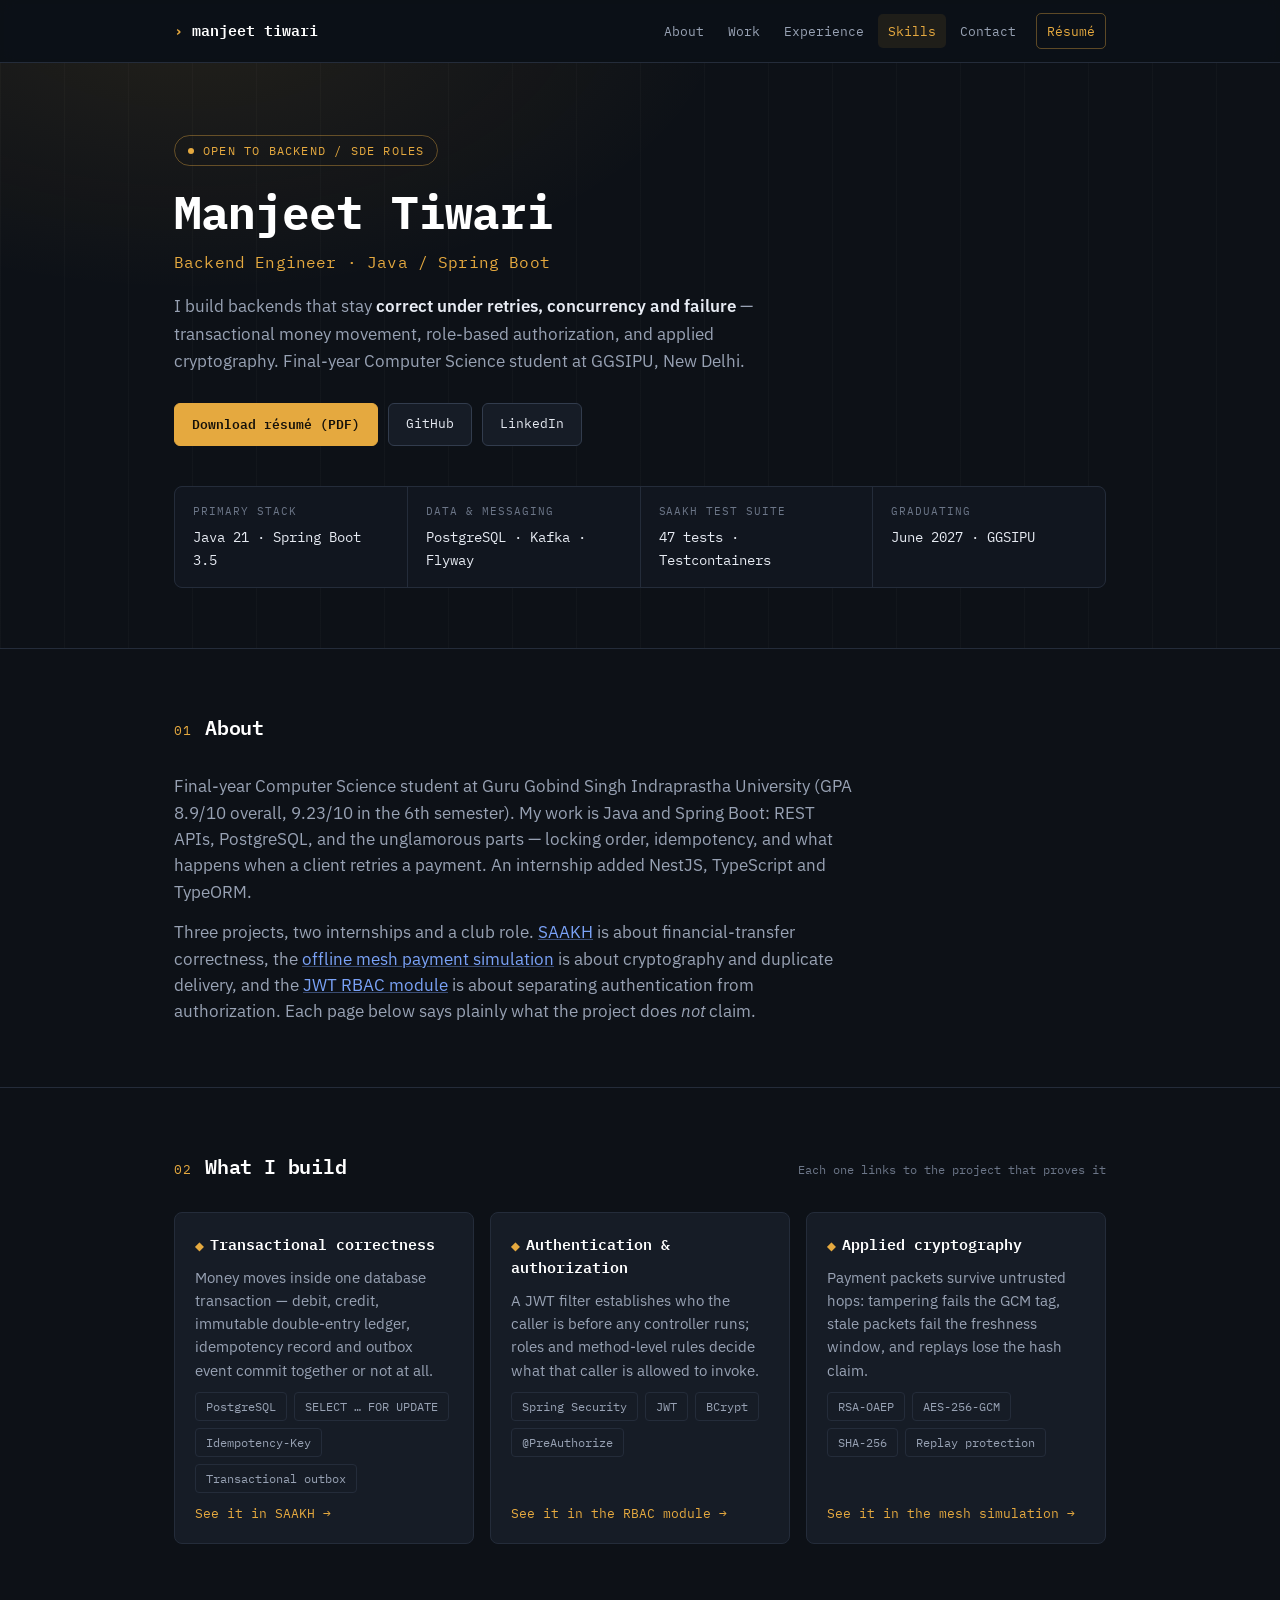
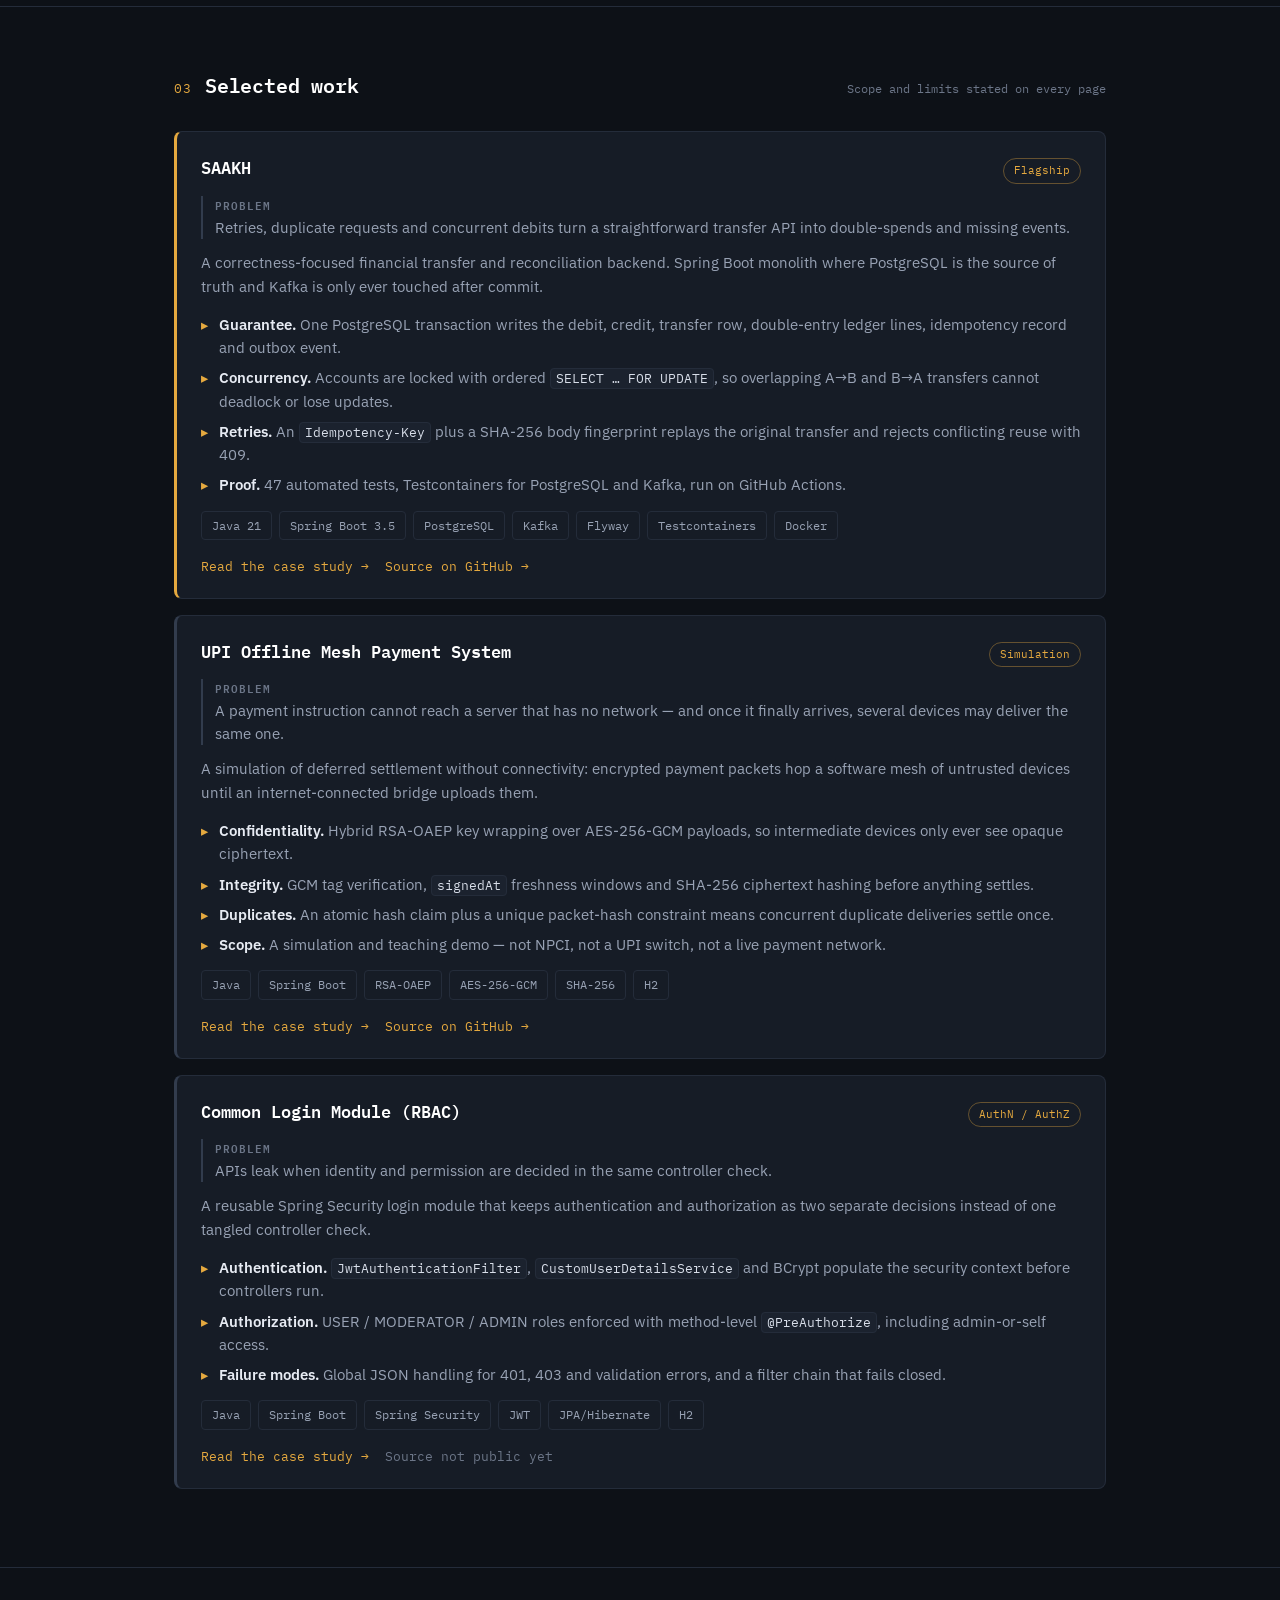
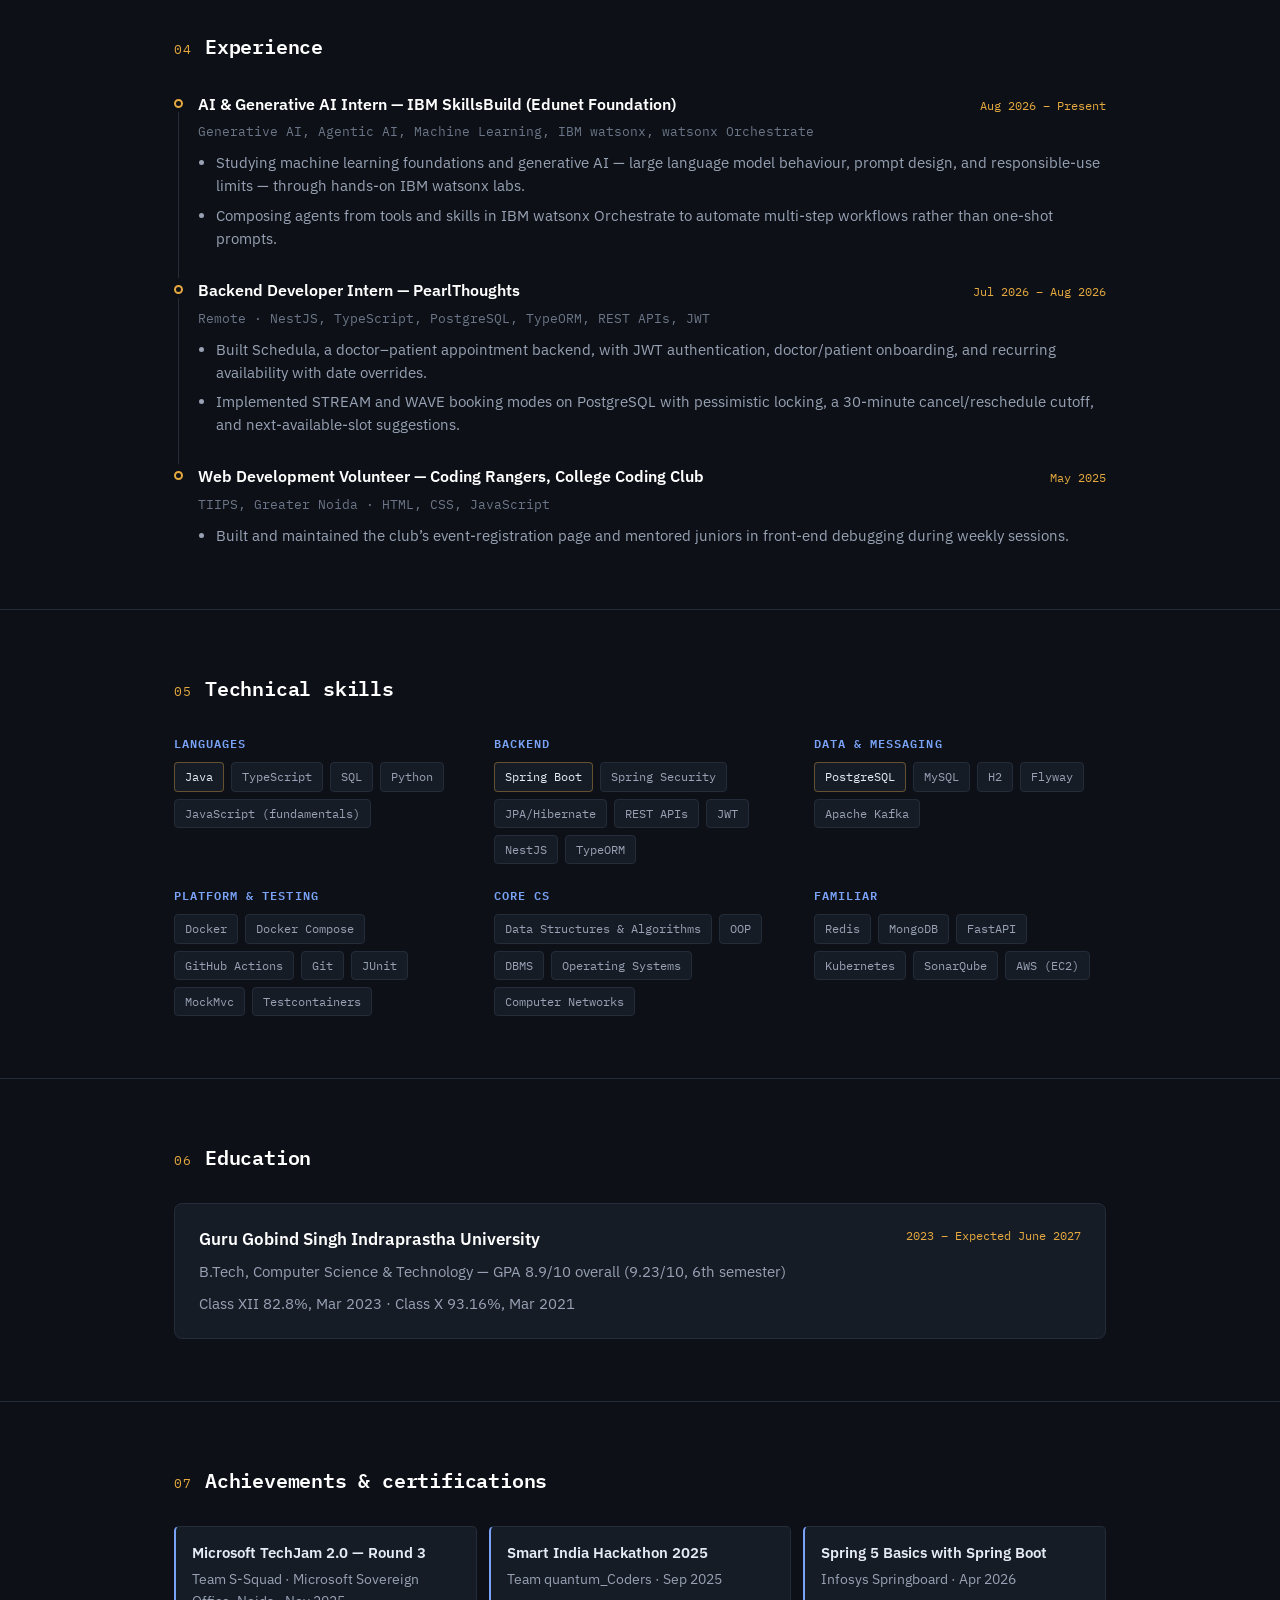
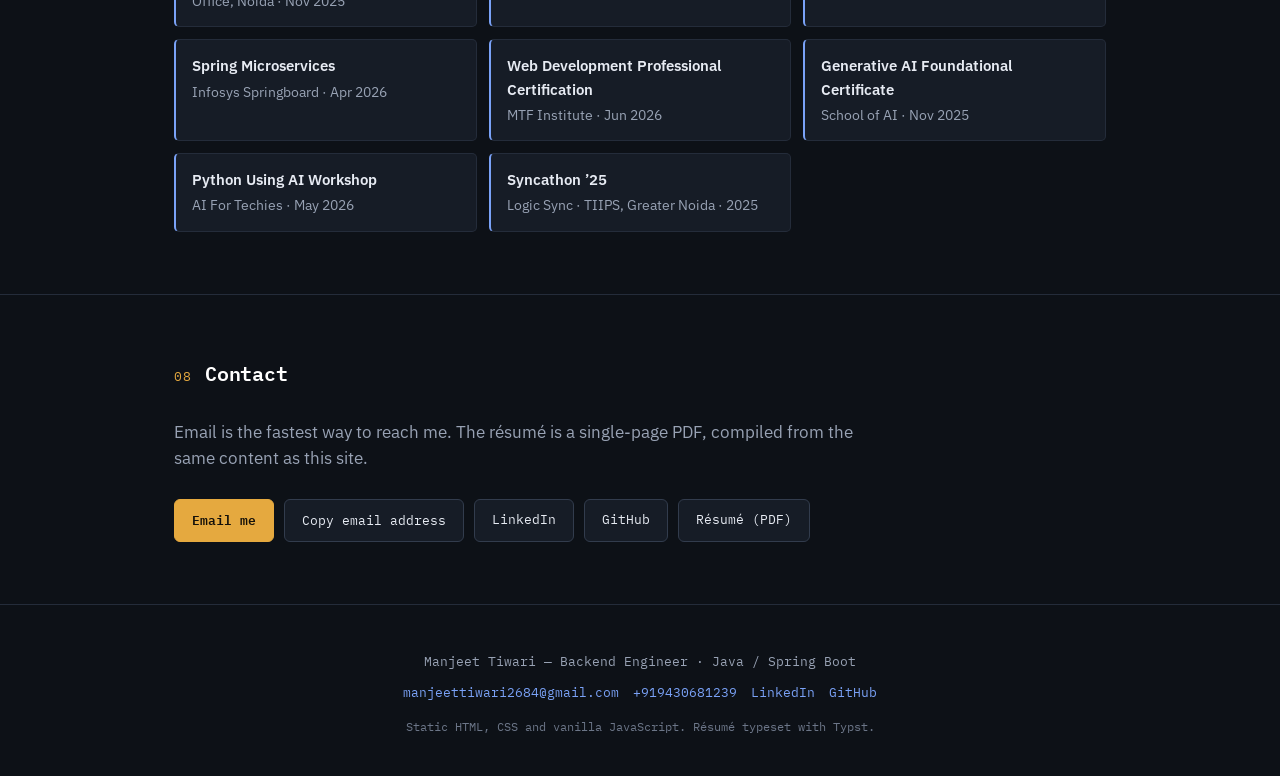
==== commit 51e1b3fa: "Update resume education details" ====
--- a/index.html
+++ b/index.html
@@ -50,7 +50,7 @@
         <a href="#experience">Experience</a>
         <a href="#skills">Skills</a>
         <a href="#contact">Contact</a>
-        <a class="nav-cta" href="./resume/Manjeet_Tiwari_Resume.pdf" data-resume-href>Résumé</a>
+        <a class="nav-cta" href="./resume/Manjeet_Tiwari_Java_Backend_Developer.pdf" data-resume-href>Résumé</a>
       </div>
     </div>
   </nav>
@@ -63,7 +63,7 @@
         <p class="role-line" id="js-role">Backend Engineer · Java / Spring Boot</p>
         <p class="tagline" id="js-tagline">I build backends that stay <b>correct under retries, concurrency and failure</b> — transactional money movement, role-based authorization, and applied cryptography. Final-year Computer Science student at GGSIPU, New Delhi.</p>
         <div class="hero-links">
-          <a class="btn primary" href="./resume/Manjeet_Tiwari_Resume.pdf" data-resume-href>Download résumé (PDF)</a>
+          <a class="btn primary" href="./resume/Manjeet_Tiwari_Java_Backend_Developer.pdf" data-resume-href>Download résumé (PDF)</a>
           <a class="btn" href="https://github.com/Manjeet2684" data-github-href>GitHub</a>
           <a class="btn" href="https://www.linkedin.com/in/manjeet-tiwari-324960360" data-linkedin-href>LinkedIn</a>
         </div>
@@ -292,7 +292,7 @@
               <p class="edu-date">2023 – Expected June 2027</p>
             </div>
             <p class="edu-sub">B.Tech, Computer Science &amp; Technology — GPA 8.9/10 overall (9.23/10, 6th semester)</p>
-            <p class="edu-sub">Class XII (CBSE) 82.8%, Mar 2023 · Class X (CBSE) 93.16%, Mar 2021</p>
+            <p class="edu-sub">Class XII 82.8%, Mar 2023 · Class X 93.16%, Mar 2021</p>
           </div>
         </div>
       </div>
@@ -342,7 +342,7 @@
           <button class="btn" type="button" data-copy-email>Copy email address</button>
           <a class="btn" href="https://www.linkedin.com/in/manjeet-tiwari-324960360" data-linkedin-href>LinkedIn</a>
           <a class="btn" href="https://github.com/Manjeet2684" data-github-href>GitHub</a>
-          <a class="btn" href="./resume/Manjeet_Tiwari_Resume.pdf" data-resume-href>Résumé (PDF)</a>
+          <a class="btn" href="./resume/Manjeet_Tiwari_Java_Backend_Developer.pdf" data-resume-href>Résumé (PDF)</a>
         </div>
       </div>
     </section>
